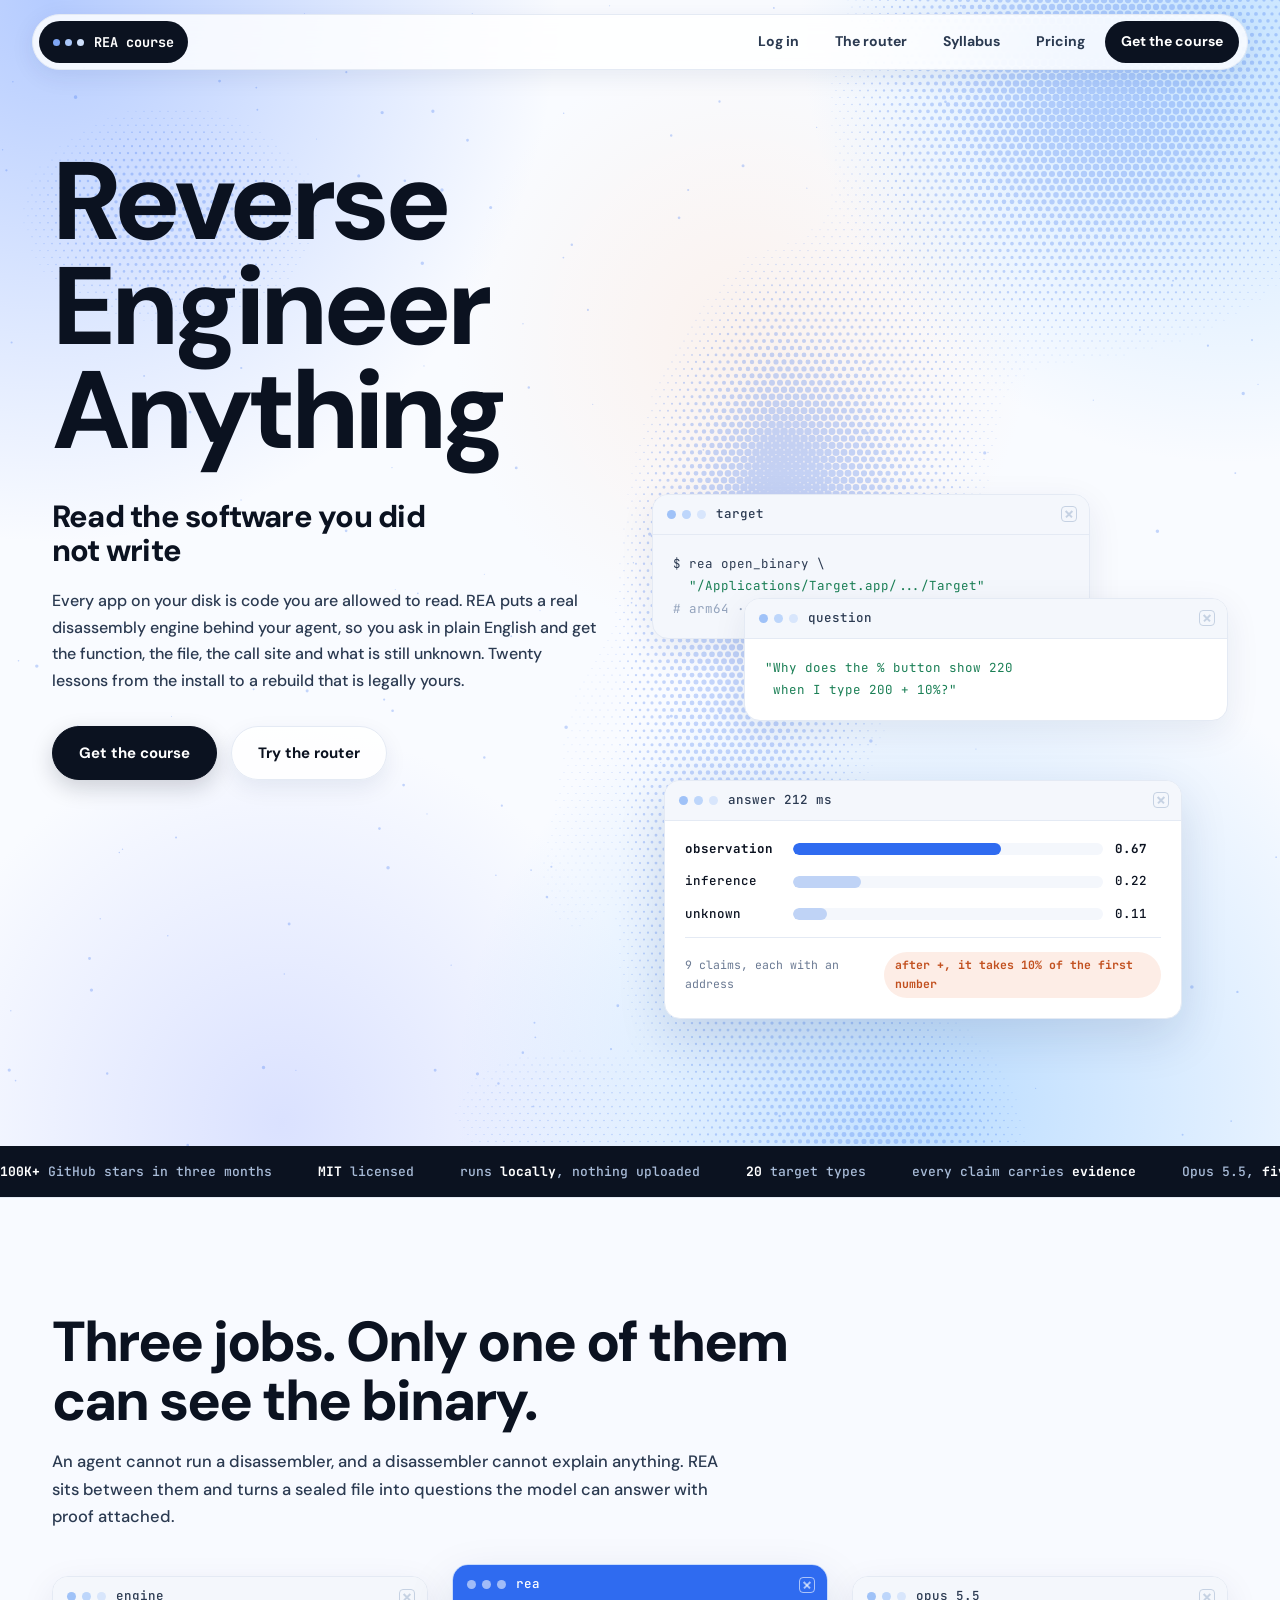
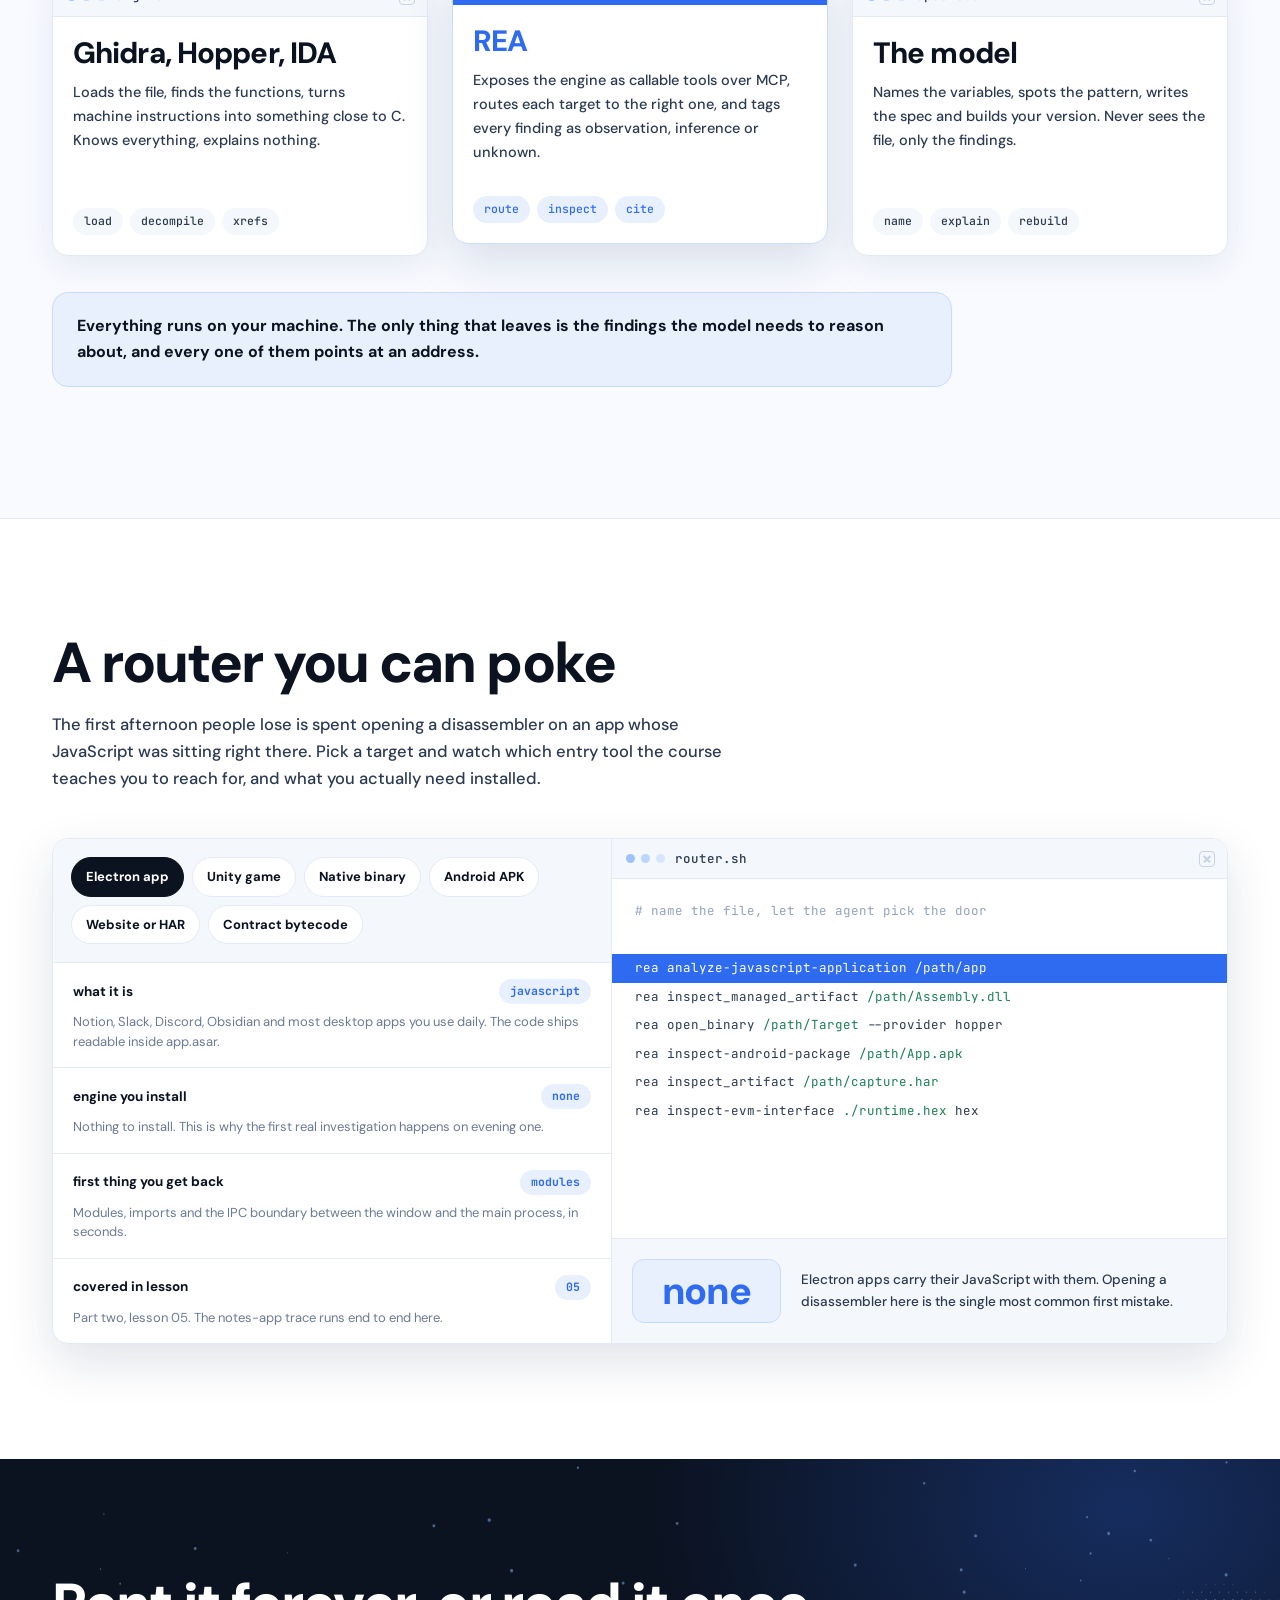
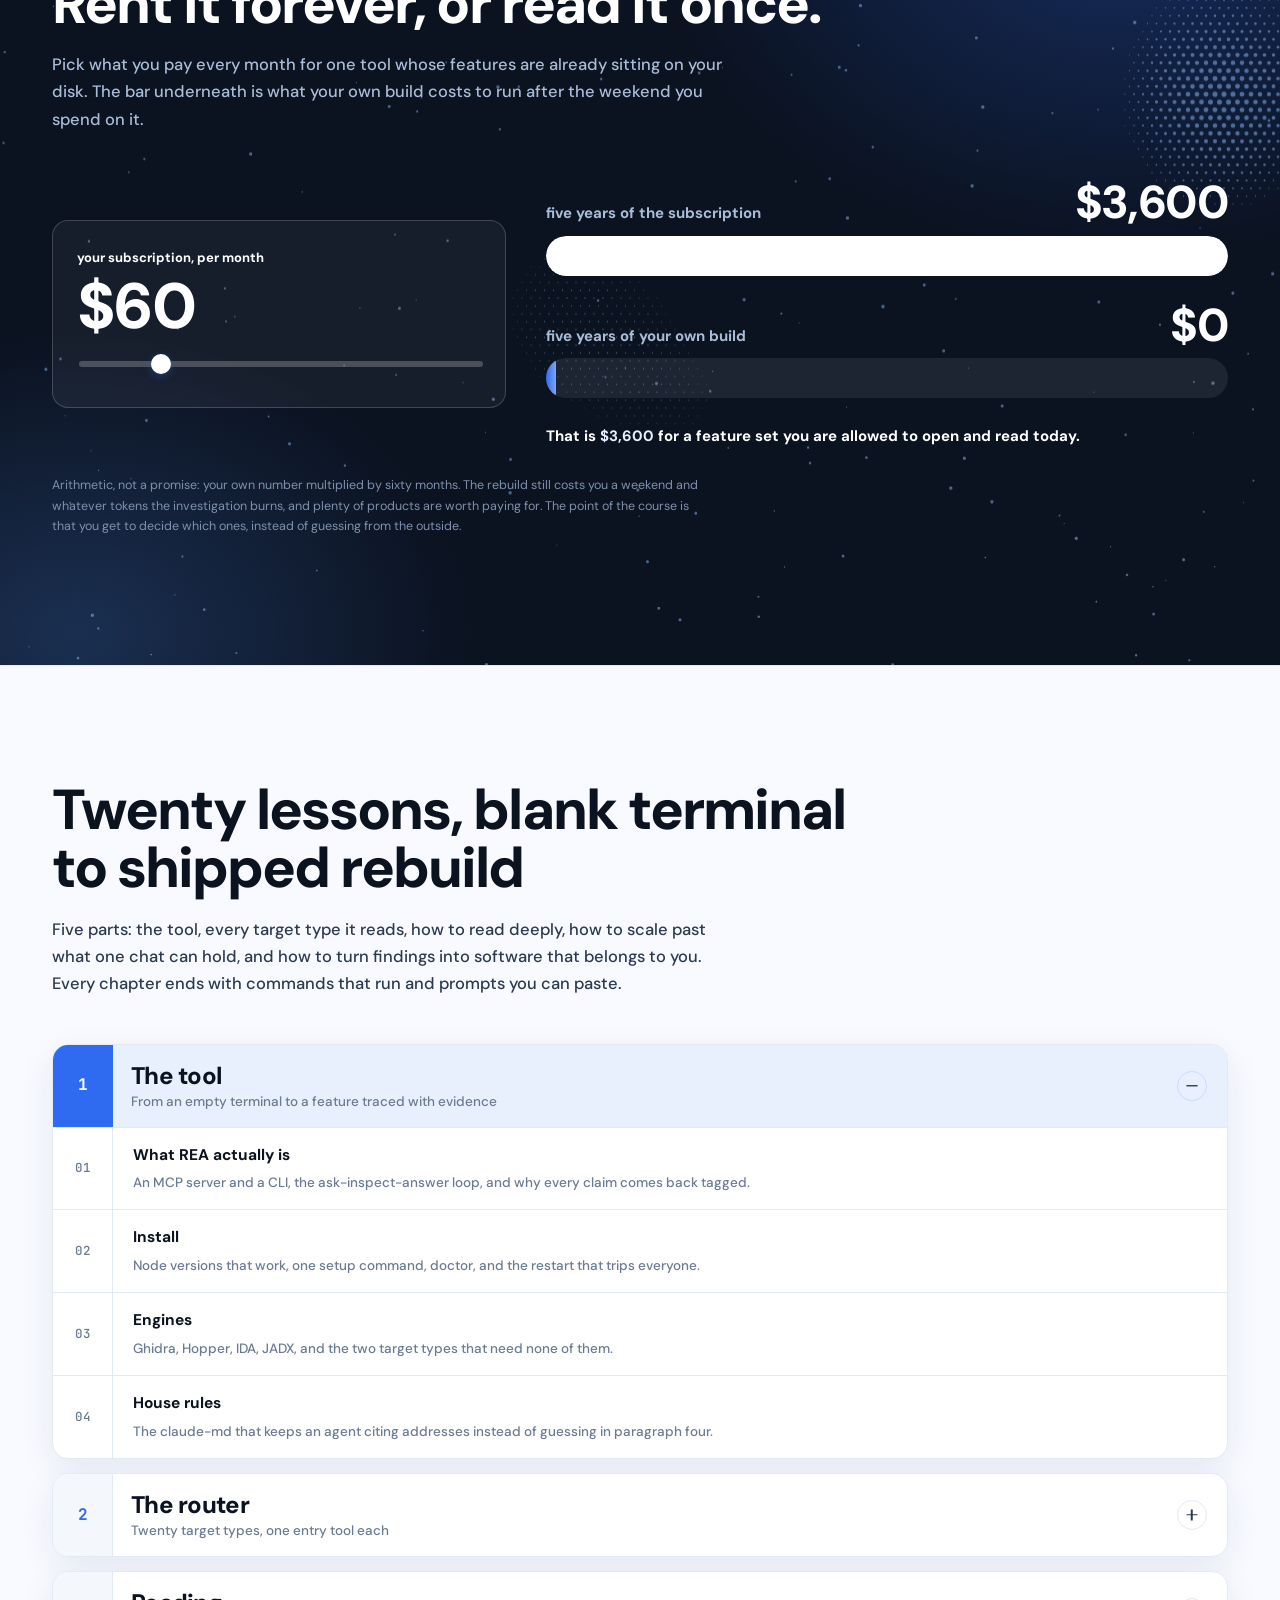
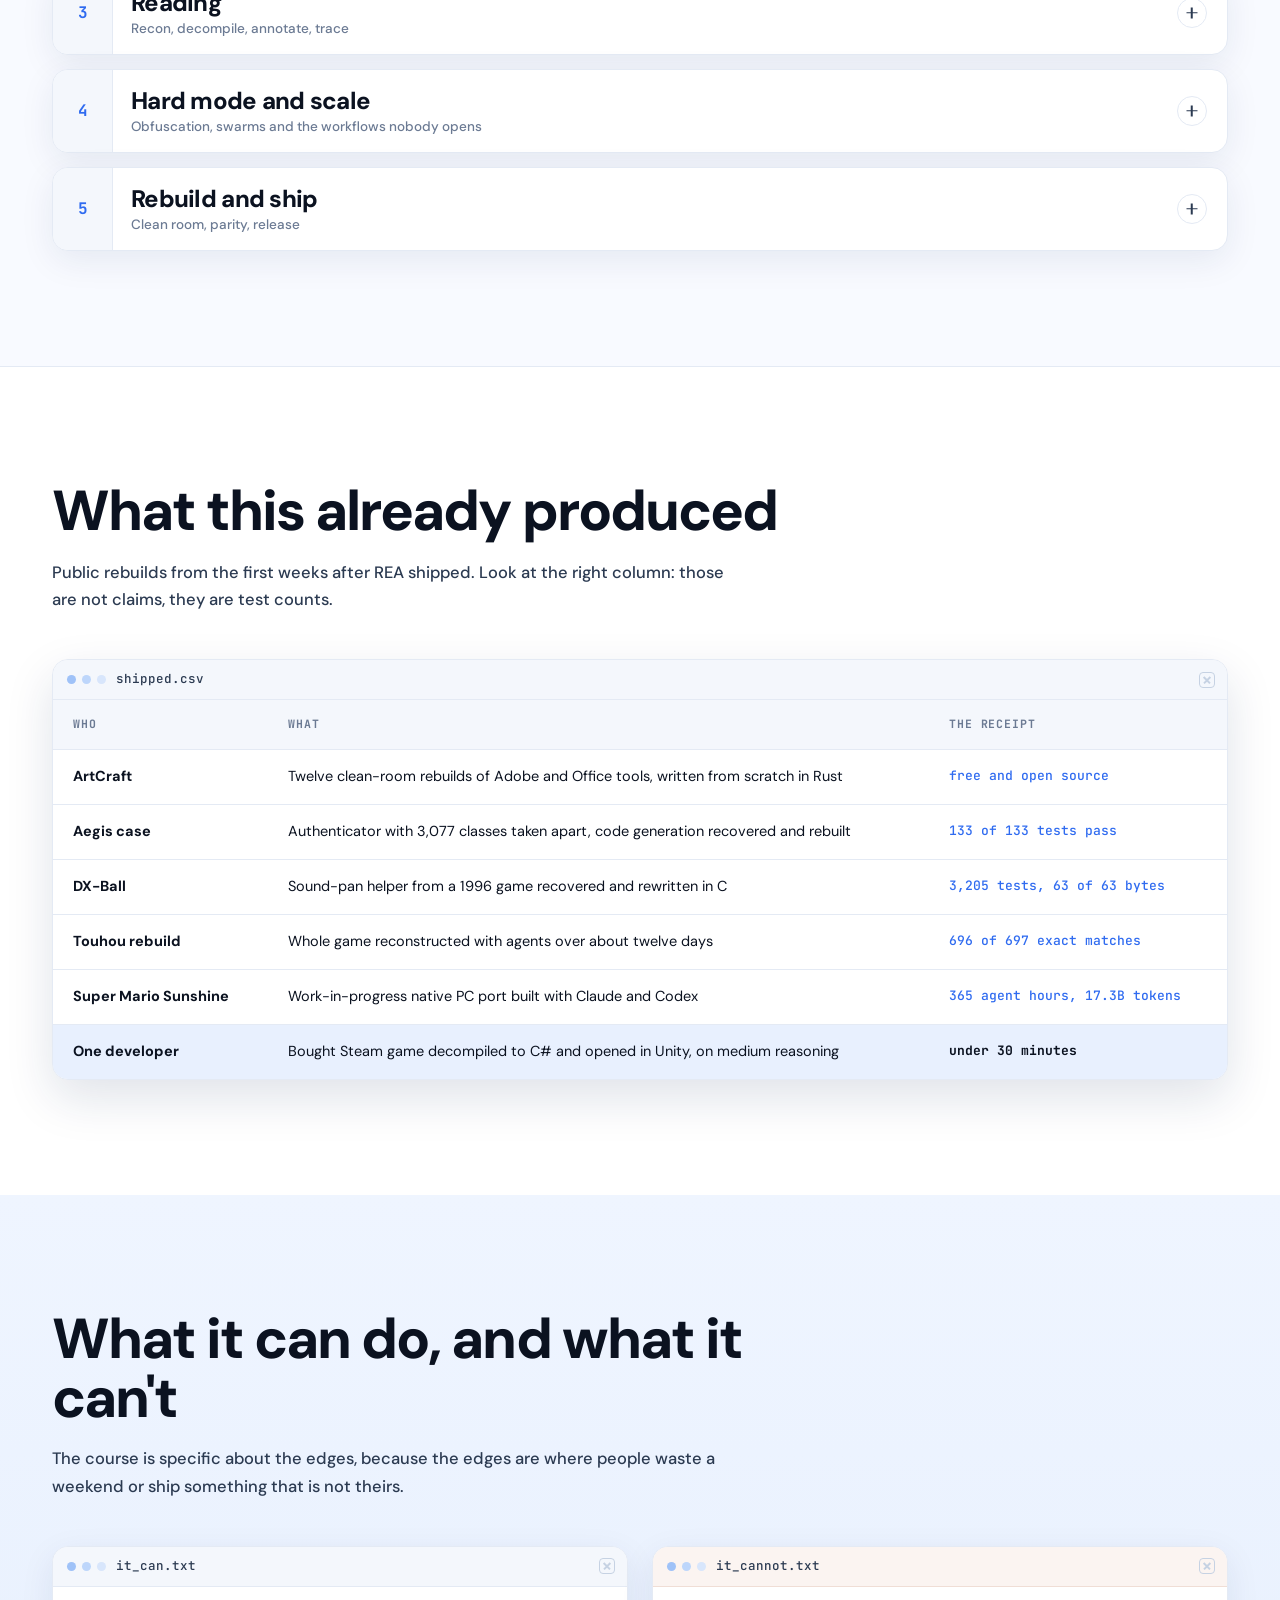
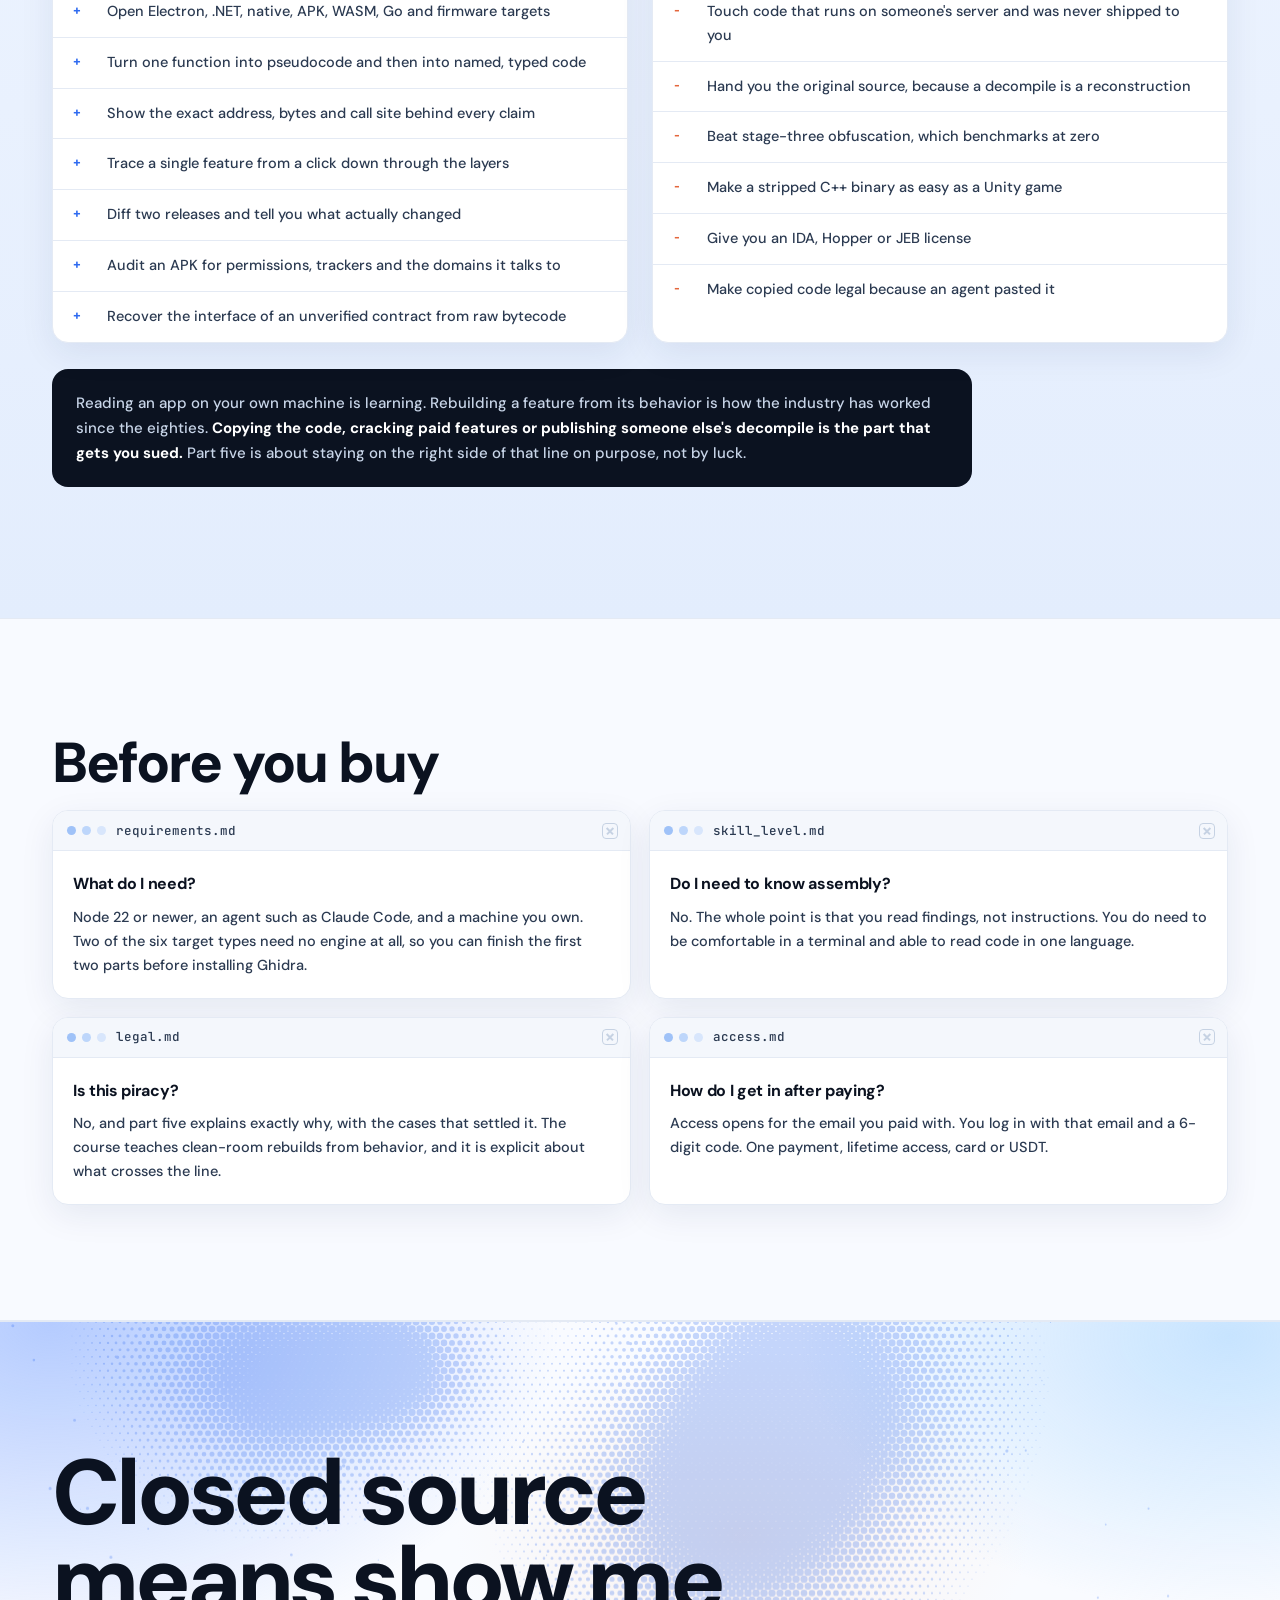
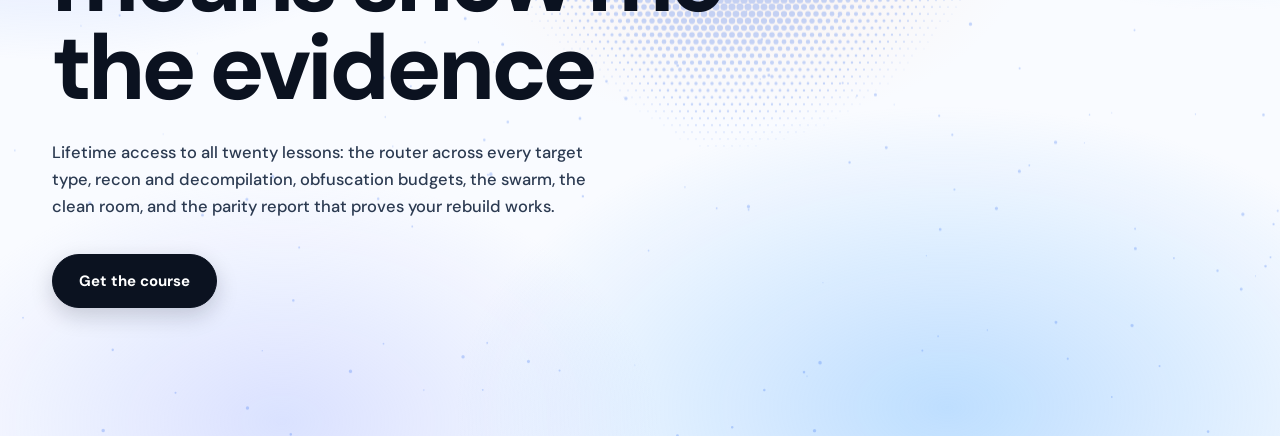
==== public/index.html @ 1f2126a1 "serve only public/" ====
<!doctype html>
<html lang="en">
<head>
<meta charset="utf-8">
<meta name="viewport" content="width=device-width, initial-scale=1, viewport-fit=cover">
<title>REA course - read and rebuild any app you did not write</title>
<meta name="description" content="Twenty lessons on REA and Opus 5.5: route any target, read it down to the binary, and rebuild the feature you envy as code that is legally yours.">
<meta property="og:title" content="REA course">
<meta property="og:description" content="Closed source used to mean you will never know. Now it means show me the evidence.">
<link rel="preload" href="assets/fonts/dm-800.woff2" as="font" type="font/woff2" crossorigin>
<link rel="preload" href="assets/fonts/jbm-400.woff2" as="font" type="font/woff2" crossorigin>
<link rel="stylesheet" href="assets/style.css">
<link rel="icon" href="data:image/svg+xml,<svg xmlns='http://www.w3.org/2000/svg' viewBox='0 0 32 32'><rect width='32' height='32' fill='%23000'/><rect x='5' y='5' width='22' height='22' fill='%238EBDF9'/><rect x='10' y='10' width='5' height='12' fill='%23000'/><rect x='17' y='10' width='5' height='5' fill='%23000'/><rect x='17' y='17' width='5' height='5' fill='%23E4663C'/></svg>">
</head>
<body>

<header class="nav">
  <nav class="win" aria-label="Main">
    <a class="brand" href="index.html"><span class="dots"><i></i><i></i><i></i></span>REA course</a>
    <span class="fill"></span>
    <div class="links"><a class="login" href="course.html">Log in</a>
      <a href="#router">The router</a>
      <a href="#syllabus">Syllabus</a>
      <a href="pricing.html">Pricing</a>
      <a class="cta" href="pricing.html">Get the course</a>
    </div>
  </nav>
</header>

<main>

<section class="hero ht" data-ht data-calm="0,0.3,0.48,0.9" data-follow data-ink="#2F6BF0" data-step="8" data-blobs="6" data-seed="11">
  <div class="wrap grid">
    <h1 class="mega hero-title"><span>Reverse</span><span>Engineer</span><span>Anything</span></h1>
    <div>
      <p class="sub">Read the software you did not write</p>
      <p class="lede">Every app on your disk is code you are allowed to read. REA puts a real disassembly engine behind your agent, so you ask in plain English and get the function, the file, the call site and what is still unknown. Twenty lessons from the install to a rebuild that is legally yours.</p>
      <div class="actions">
        <a class="btn" href="pricing.html">Get the course</a>
        <a class="btn light" href="#router">Try the router</a>
      </div>
    </div>

    <div class="stack" aria-label="Example REA investigation">
      <div class="win grey w1">
        <div class="bar"><span class="dots"><i></i><i></i><i></i></span><span class="t">target</span><span class="x"></span></div>
<pre class="code">$ rea open_binary \
  <span class="s">"/Applications/Target.app/.../Target"</span>
<span class="c"># arm64 · 1,284 functions · local only</span></pre>
      </div>
      <div class="win w2">
        <div class="bar"><span class="dots"><i></i><i></i><i></i></span><span class="t">question</span><span class="x"></span></div>
<pre class="code" id="hq"><span class="s">"Why does the % button show 220
 when I type 200 + 10%?"</span></pre>
      </div>
      <div class="win lift w3">
        <div class="bar"><span class="dots"><i></i><i></i><i></i></span><span class="t" id="hr-title">answer  212 ms</span><span class="x"></span></div>
        <div class="dist" id="hero-dist">
          <div class="row" data-k="observation"><span>observation</span><span class="track"><span class="fillb"></span></span><span class="p">0.00</span></div>
          <div class="row" data-k="inference"><span>inference</span><span class="track"><span class="fillb"></span></span><span class="p">0.00</span></div>
          <div class="row" data-k="unknown"><span>unknown</span><span class="track"><span class="fillb"></span></span><span class="p">0.00</span></div>
          <div class="meta"><span id="hr-conf">9 claims, each with an address</span><span id="hr-read" class="tag">reading</span></div>
        </div>
      </div>
    </div>
  </div>
</section>

<div class="ticker" aria-hidden="true">
  <div class="run">
    <span><b>100K+</b> GitHub stars in three months</span><span><b>MIT</b> licensed</span><span>runs <b>locally</b>, nothing uploaded</span><span><b>20</b> target types</span><span>every claim carries <b>evidence</b></span><span>Opus 5.5, <b>five</b> effort levels</span><span>Electron and .NET need <b>no engine</b></span>
    <span><b>100K+</b> GitHub stars in three months</span><span><b>MIT</b> licensed</span><span>runs <b>locally</b>, nothing uploaded</span><span><b>20</b> target types</span><span>every claim carries <b>evidence</b></span><span>Opus 5.5, <b>five</b> effort levels</span><span>Electron and .NET need <b>no engine</b></span>
  </div>
</div>

<section class="sec dots">
  <div class="wrap">
    <h2 class="h2">Three jobs. Only one of them can see the binary.</h2>
    <p class="intro">An agent cannot run a disassembler, and a disassembler cannot explain anything. REA sits between them and turns a sealed file into questions the model can answer with proof attached.</p>
    <div class="split">
      <div class="win">
        <div class="bar"><span class="dots"><i></i><i></i><i></i></span><span class="t">engine</span><span class="x"></span></div>
        <div class="body"><div class="who">Ghidra, Hopper, IDA</div><p>Loads the file, finds the functions, turns machine instructions into something close to C. Knows everything, explains nothing.</p><ul><li>load</li><li>decompile</li><li>xrefs</li></ul></div>
      </div>
      <div class="win lift mid">
        <div class="bar"><span class="dots"><i></i><i></i><i></i></span><span class="t">rea</span><span class="x"></span></div>
        <div class="body"><div class="who">REA</div><p>Exposes the engine as callable tools over MCP, routes each target to the right one, and tags every finding as observation, inference or unknown.</p><ul><li>route</li><li>inspect</li><li>cite</li></ul></div>
      </div>
      <div class="win">
        <div class="bar"><span class="dots"><i></i><i></i><i></i></span><span class="t">opus 5.5</span><span class="x"></span></div>
        <div class="body"><div class="who">The model</div><p>Names the variables, spots the pattern, writes the spec and builds your version. Never sees the file, only the findings.</p><ul><li>name</li><li>explain</li><li>rebuild</li></ul></div>
      </div>
    </div>
    <p class="rule">Everything runs on your machine. The only thing that leaves is the findings the model needs to reason about, and every one of them points at an address.</p>
  </div>
</section>

<section class="sec" id="router">
  <div class="wrap">
    <h2 class="h2">A router you can poke</h2>
    <p class="intro">The first afternoon people lose is spent opening a disassembler on an app whose JavaScript was sitting right there. Pick a target and watch which entry tool the course teaches you to reach for, and what you actually need installed.</p>

    <div class="gate">
      <div class="controls">
        <div class="presets" role="group" aria-label="Target types">
          <button type="button" data-t="electron" aria-pressed="true">Electron app</button>
          <button type="button" data-t="unity">Unity game</button>
          <button type="button" data-t="native">Native binary</button>
          <button type="button" data-t="apk">Android APK</button>
          <button type="button" data-t="web">Website or HAR</button>
          <button type="button" data-t="evm">Contract bytecode</button>
        </div>
        <div class="sl"><label>what it is <output id="o-what"></output></label><small id="s-what"></small></div>
        <div class="sl"><label>engine you install <output id="o-eng"></output></label><small id="s-eng"></small></div>
        <div class="sl"><label>first thing you get back <output id="o-first"></output></label><small id="s-first"></small></div>
        <div class="sl"><label>covered in lesson <output id="o-les"></output></label><small id="s-les"></small></div>
      </div>
      <div class="out">
        <div class="bar"><span class="dots"><i></i><i></i><i></i></span><span class="t">router.sh</span><span class="x"></span></div>
<pre class="code" id="gcode"><span class="ln"><span class="c"># name the file, let the agent pick the door</span></span><span class="ln"> </span><span class="ln" data-l="electron">rea analyze-javascript-application <span class="s">/path/app</span></span><span class="ln" data-l="unity">rea inspect_managed_artifact <span class="s">/path/Assembly.dll</span></span><span class="ln" data-l="native">rea open_binary <span class="s">/path/Target</span> --provider hopper</span><span class="ln" data-l="apk">rea inspect-android-package <span class="s">/path/App.apk</span></span><span class="ln" data-l="web">rea inspect_artifact <span class="s">/path/capture.har</span></span><span class="ln" data-l="evm">rea inspect-evm-interface <span class="s">./runtime.hex</span> hex</span></pre>
        <div class="verdict" aria-live="polite"><div class="big" id="g-big">none</div><p id="g-why"></p></div>
      </div>
    </div>
  </div>
</section>

<section class="sec black ht" data-ht data-calm="0,0,0.78,1" data-ink="#8EBDF9" data-step="9" data-blobs="3" data-seed="4">
  <div class="wrap">
    <h2 class="h2">Rent it forever, or read it once.</h2>
    <p class="intro">Pick what you pay every month for one tool whose features are already sitting on your disk. The bar underneath is what your own build costs to run after the weekend you spend on it.</p>
    <div class="calc">
      <div class="knob">
        <label for="s-vol" style="font-weight:700;font-size:13px">your subscription, per month</label>
        <div class="num" id="o-vol">$60</div>
        <input type="range" id="s-vol" min="5" max="300" step="5" value="60" aria-describedby="o-vol">
      </div>
      <div class="bars">
        <div><div class="lab"><span>five years of the subscription</span><span class="v" id="c-llm">$3,600</span></div><div class="b"><i id="b-llm" style="width:100%"></i></div></div>
        <div><div class="lab"><span>five years of your own build</span><span class="v" id="c-jev">$0</span></div><div class="b jev"><i id="b-jev" style="width:0.6%"></i></div></div>
        <p style="margin:0;font-weight:700">That is <span id="c-ratio" style="color:var(--pink)">$3,600</span> for a feature set you are allowed to open and read today.</p>
      </div>
    </div>
    <p class="fine">Arithmetic, not a promise: your own number multiplied by sixty months. The rebuild still costs you a weekend and whatever tokens the investigation burns, and plenty of products are worth paying for. The point of the course is that you get to decide which ones, instead of guessing from the outside.</p>
  </div>
</section>

<section class="sec dots" id="syllabus">
  <div class="wrap">
    <h2 class="h2">Twenty lessons, blank terminal to shipped rebuild</h2>
    <p class="intro">Five parts: the tool, every target type it reads, how to read deeply, how to scale past what one chat can hold, and how to turn findings into software that belongs to you. Every chapter ends with commands that run and prompts you can paste.</p>
    <div class="mods" id="mods"></div>
  </div>
</section>

<section class="sec">
  <div class="wrap">
    <h2 class="h2">What this already produced</h2>
    <p class="intro">Public rebuilds from the first weeks after REA shipped. Look at the right column: those are not claims, they are test counts.</p>
    <div class="win lift">
      <div class="bar"><span class="dots"><i></i><i></i><i></i></span><span class="t">shipped.csv</span><span class="x"></span></div>
      <div class="scroll">
        <table class="tbl">
          <thead><tr><th>who</th><th>what</th><th>the receipt</th></tr></thead>
          <tbody>
            <tr><td>ArtCraft</td><td>Twelve clean-room rebuilds of Adobe and Office tools, written from scratch in Rust</td><td class="num">free and open source</td></tr>
            <tr><td>Aegis case</td><td>Authenticator with 3,077 classes taken apart, code generation recovered and rebuilt</td><td class="num">133 of 133 tests pass</td></tr>
            <tr><td>DX-Ball</td><td>Sound-pan helper from a 1996 game recovered and rewritten in C</td><td class="num">3,205 tests, 63 of 63 bytes</td></tr>
            <tr><td>Touhou rebuild</td><td>Whole game reconstructed with agents over about twelve days</td><td class="num">696 of 697 exact matches</td></tr>
            <tr><td>Super Mario Sunshine</td><td>Work-in-progress native PC port built with Claude and Codex</td><td class="num">365 agent hours, 17.3B tokens</td></tr>
            <tr class="star"><td>One developer</td><td>Bought Steam game decompiled to C# and opened in Unity, on medium reasoning</td><td class="num">under 30 minutes</td></tr>
          </tbody>
        </table>
      </div>
    </div>
  </div>
</section>

<section class="sec pink">
  <div class="wrap">
    <h2 class="h2">What it can do, and what it can't</h2>
    <p class="intro">The course is specific about the edges, because the edges are where people waste a weekend or ship something that is not theirs.</p>
    <div class="contract">
      <div class="win can">
        <div class="bar"><span class="dots"><i></i><i></i><i></i></span><span class="t">it_can.txt</span><span class="x"></span></div>
        <ul>
          <li>Open Electron, .NET, native, APK, WASM, Go and firmware targets</li>
          <li>Turn one function into pseudocode and then into named, typed code</li>
          <li>Show the exact address, bytes and call site behind every claim</li>
          <li>Trace a single feature from a click down through the layers</li>
          <li>Diff two releases and tell you what actually changed</li>
          <li>Audit an APK for permissions, trackers and the domains it talks to</li>
          <li>Recover the interface of an unverified contract from raw bytecode</li>
        </ul>
      </div>
      <div class="win cannot">
        <div class="bar"><span class="dots"><i></i><i></i><i></i></span><span class="t">it_cannot.txt</span><span class="x"></span></div>
        <ul>
          <li>Touch code that runs on someone's server and was never shipped to you</li>
          <li>Hand you the original source, because a decompile is a reconstruction</li>
          <li>Beat stage-three obfuscation, which benchmarks at zero</li>
          <li>Make a stripped C++ binary as easy as a Unity game</li>
          <li>Give you an IDA, Hopper or JEB license</li>
          <li>Make copied code legal because an agent pasted it</li>
        </ul>
      </div>
    </div>
    <p class="note">Reading an app on your own machine is learning. Rebuilding a feature from its behavior is how the industry has worked since the eighties. <b>Copying the code, cracking paid features or publishing someone else's decompile is the part that gets you sued.</b> Part five is about staying on the right side of that line on purpose, not by luck.</p>
  </div>
</section>

<section class="sec dots">
  <div class="wrap">
    <h2 class="h2">Before you buy</h2>
    <div class="faq">
      <div class="win"><div class="bar"><span class="dots"><i></i><i></i><i></i></span><span class="t">requirements.md</span><span class="x"></span></div><div class="body"><h3>What do I need?</h3><p>Node 22 or newer, an agent such as Claude Code, and a machine you own. Two of the six target types need no engine at all, so you can finish the first two parts before installing Ghidra.</p></div></div>
      <div class="win"><div class="bar"><span class="dots"><i></i><i></i><i></i></span><span class="t">skill_level.md</span><span class="x"></span></div><div class="body"><h3>Do I need to know assembly?</h3><p>No. The whole point is that you read findings, not instructions. You do need to be comfortable in a terminal and able to read code in one language.</p></div></div>
      <div class="win"><div class="bar"><span class="dots"><i></i><i></i><i></i></span><span class="t">legal.md</span><span class="x"></span></div><div class="body"><h3>Is this piracy?</h3><p>No, and part five explains exactly why, with the cases that settled it. The course teaches clean-room rebuilds from behavior, and it is explicit about what crosses the line.</p></div></div>
      <div class="win"><div class="bar"><span class="dots"><i></i><i></i><i></i></span><span class="t">access.md</span><span class="x"></span></div><div class="body"><h3>How do I get in after paying?</h3><p>Access opens for the email you paid with. You log in with that email and a 6-digit code. One payment, lifetime access, card or USDT.</p></div></div>
    </div>
  </div>
</section>

<section class="final ht" data-ht data-calm="0,0.6,0.42,1" data-follow data-ink="#2F6BF0" data-step="8" data-blobs="5" data-seed="29">
  <div class="wrap">
    <h2 class="mega"><span>Closed source</span><span>means show me</span><span>the evidence</span></h2>
    <p>Lifetime access to all twenty lessons: the router across every target type, recon and decompilation, obfuscation budgets, the swarm, the clean room, and the parity report that proves your rebuild works.</p>
    <a class="btn" href="pricing.html">Get the course</a>
  </div>
</section>

</main>


<script src="assets/config.js"></script>
<script src="assets/site.js"></script>
<script src="assets/syllabus.js"></script>
<script>
(function () {
  var reduce = matchMedia("(prefers-reduced-motion: reduce)").matches;

  /* ----- syllabus ----- */
  var box = document.getElementById("mods");
  REA_SYLLABUS.forEach(function (m, i) {
    var d = document.createElement("details");
    d.className = "mod"; if (i === 0) d.open = true;
    d.innerHTML = '<summary><span class="no">' + (i + 1) + '</span><span class="nm">' + m.title + '<small>' + m.sub + '</small></span><span class="tg" aria-hidden="true"></span></summary><ol>' +
      m.lessons.map(function (l) { return '<li><span>' + l.n + '</span><div><b>' + l.t + '</b><p>' + l.d + '</p></div></li>'; }).join("") + "</ol>";
    box.appendChild(d);
  });

  /* ----- evidence widget ----- */
  function paint(el, p) {
    var best = Object.keys(p).reduce(function (a, b) { return p[a] >= p[b] ? a : b; });
    el.querySelectorAll(".row").forEach(function (r) {
      var k = r.dataset.k;
      r.querySelector(".fillb").style.width = (p[k] * 100).toFixed(1) + "%";
      r.querySelector(".p").textContent = p[k].toFixed(2);
      r.classList.toggle("win-row", k === best);
    });
    return best;
  }

  var heroCases = [
    { q: '"Why does the % button show 220\n when I type 200 + 10%?"',
      p: { observation: 0.67, inference: 0.22, unknown: 0.11 }, n: "9 claims, each with an address", ms: 212, read: "after +, it takes 10% of the first number" },
    { q: '"Where does Export notes write\n the file, and what is in it?"',
      p: { observation: 0.80, inference: 0.13, unknown: 0.07 }, n: "renderer, bridge and handler traced", ms: 88, read: "notes.csv in Downloads, id and title" },
    { q: '"List every tracking SDK and\n domain this APK talks to."',
      p: { observation: 0.58, inference: 0.28, unknown: 0.14 }, n: "class and method on every finding", ms: 143, read: "3 analytics SDKs, 11 domains" }
  ];
  var hd = document.getElementById("hero-dist"), hq = document.getElementById("hq"), hi = 0;
  function hero() {
    var c = heroCases[hi % heroCases.length];
    paint(hd, c.p);
    hq.innerHTML = '<span class="s">' + c.q + '</span>';
    document.getElementById("hr-conf").textContent = c.n;
    document.getElementById("hr-read").textContent = c.read;
    document.getElementById("hr-read").className = "tag" + (hi % 3 === 0 ? " hot" : "");
    document.getElementById("hr-title").textContent = "answer  " + c.ms + " ms";
    hi++;
  }
  setTimeout(hero, 350);
  if (!reduce) setInterval(hero, 4600);

  /* ----- target router ----- */
  var T = {
    electron: { what: "javascript", whatS: "Notion, Slack, Discord, Obsidian and most desktop apps you use daily. The code ships readable inside app.asar.",
      eng: "none", engS: "Nothing to install. This is why the first real investigation happens on evening one.",
      first: "modules", firstS: "Modules, imports and the IPC boundary between the window and the main process, in seconds.",
      les: "05", lesS: "Part two, lesson 05. The notes-app trace runs end to end here.",
      big: "none", why: "Electron apps carry their JavaScript with them. Opening a disassembler here is the single most common first mistake." },
    unity: { what: ".net", whatS: "Most Unity games ship their game logic as managed .NET assemblies rather than compiled native code.",
      eng: "none", engS: "No engine, no license, no setup beyond REA itself.",
      first: "c# source", firstS: "Readable classes and methods, close enough to the original to open in an editor.",
      les: "06", lesS: "Part two, lesson 06, including what to do when a game ships IL2CPP instead.",
      big: "none", why: "This is the path behind the bought Steam game that was decompiled and running in Unity in under half an hour." },
    native: { what: "mach-o / elf / pe", whatS: "Desktop apps, old games, drivers and anything compiled down to machine code.",
      eng: "ghidra", engS: "Ghidra 12.1.x with JDK 21, or Hopper on macOS, or IDA if you already own it.",
      first: "function map", firstS: "Architecture, function count, segments, strings and the cross-reference ranking that tells you where to start.",
      les: "07", lesS: "Part two, lesson 07, then the whole of part three reads one of these properly.",
      big: "ghidra", why: "The deepest path and the slowest. Worth it when the logic you want was compiled away, and the course sorts by cross-references so you never read in file order." },
    apk: { what: "android package", whatS: "Your broker, your exchange, that free signals app from a Telegram channel.",
      eng: "jadx", engS: "A full JDK 17 or newer plus jadx-headless-mcp.",
      first: "permissions", firstS: "Every permission, every analytics SDK and every domain the app talks to, with the class and method behind each one.",
      les: "08", lesS: "Part two, lesson 08. The audit prompt is in the lesson, ready to paste.",
      big: "jadx", why: "The most immediately useful thing in the course for anyone who installs finance apps. You find out what the thing on your phone actually does." },
    web: { what: "page or capture", whatS: "Page structure, scripts and the network requests behind a feature, live or from a saved HAR file.",
      eng: "chrome", engS: "Any Chrome-family browser. Nothing else.",
      first: "request map", firstS: "Which script fires which request, with payloads, so you can separate server work from client work.",
      les: "08", lesS: "Part two, lesson 08, next to the APK and bytecode paths.",
      big: "chrome", why: "This is also where the limit lives: whatever runs on their server was never shipped to you, and no tool changes that." },
    evm: { what: "contract bytecode", whatS: "Unverified contracts with no published source, which is most of them.",
      eng: "linux x64", engS: "Runs on Linux x64 for now, and needs no commercial engine.",
      first: "function list", firstS: "Recovered function selectors with the state-changing ones flagged: mint, blacklist, pause, fee change, owner-only transfer.",
      les: "08", lesS: "Part two, lesson 08, including how to read a flag as check deeper rather than proof.",
      big: "linux", why: "Names recovered from bytecode are educated guesses, so the lesson is as much about calibration as about the command." }
  };
  var lines = {}; document.querySelectorAll("#gcode .ln[data-l]").forEach(function (l) { lines[l.dataset.l] = l; });
  function setT(k) {
    var t = T[k];
    document.getElementById("o-what").textContent = t.what;
    document.getElementById("s-what").textContent = t.whatS;
    document.getElementById("o-eng").textContent = t.eng;
    document.getElementById("s-eng").textContent = t.engS;
    document.getElementById("o-first").textContent = t.first;
    document.getElementById("s-first").textContent = t.firstS;
    document.getElementById("o-les").textContent = t.les;
    document.getElementById("s-les").textContent = t.lesS;
    Object.keys(lines).forEach(function (n) { lines[n].className = "ln"; });
    lines[k].classList.add("hit");
    var big = document.getElementById("g-big");
    big.textContent = t.big;
    big.className = "big " + (t.eng === "none" ? "ship" : "escalate");
    document.getElementById("g-why").textContent = t.why;
  }
  document.querySelectorAll("[data-t]").forEach(function (b) {
    b.addEventListener("click", function () {
      document.querySelectorAll("[data-t]").forEach(function (x) { x.setAttribute("aria-pressed", String(x === b)); });
      setT(b.dataset.t);
    });
  });
  setT("electron");

  /* ----- subscription arithmetic ----- */
  var vol = document.getElementById("s-vol");
  function money(v) { return "$" + Math.round(v).toLocaleString("en-US"); }
  function calc() {
    var m = +vol.value, five = m * 60;
    document.getElementById("o-vol").textContent = money(m);
    document.getElementById("c-llm").textContent = money(five);
    document.getElementById("c-ratio").textContent = money(five);
  }
  vol.addEventListener("input", calc); calc();
})();
</script>
</body>
</html>
---- public/assets/style.css ----
@font-face{font-family:"DM";src:url(fonts/dm-400.woff2) format("woff2");font-weight:400;font-display:swap}
@font-face{font-family:"DM";src:url(fonts/dm-500.woff2) format("woff2");font-weight:500;font-display:swap}
@font-face{font-family:"DM";src:url(fonts/dm-700.woff2) format("woff2");font-weight:700;font-display:swap}
@font-face{font-family:"DM";src:url(fonts/dm-800.woff2) format("woff2");font-weight:800;font-display:swap}
@font-face{font-family:"JBM";src:url(fonts/jbm-400.woff2) format("woff2");font-weight:400;font-display:swap}
@font-face{font-family:"JBM";src:url(fonts/jbm-500.woff2) format("woff2");font-weight:500;font-display:swap}
@font-face{font-family:"JBM";src:url(fonts/jbm-700.woff2) format("woff2");font-weight:700;font-display:swap}
@font-face{font-family:"JBM";src:url(fonts/jbm-800.woff2) format("woff2");font-weight:800;font-display:swap}

:root{
  --blue:#2F6BF0;
  --blue-soft:#E8F0FE;
  --blue-line:#C9DCFB;
  --pink:#E8F0FE;          /* soft section tint, kept name for markup compatibility */
  --pink-2:#DCE9FD;
  --hot:#E4663C;           /* coral accent */
  --hot-soft:#FDEDE6;
  --ink:#0B1220;
  --ink-2:#2B3A51;
  --paper:#fff;
  --panel:#F4F7FC;
  --line:#E4EAF4;
  --mute:#6B7A93;
  --display:"DM","DM Sans",system-ui,sans-serif;
  --mono:"JBM","JetBrains Mono",ui-monospace,Menlo,Consolas,monospace;
  --wrap:1240px;
  --gut:clamp(16px,3vw,32px);
  --r:16px;
  --sh:0 10px 34px rgba(16,40,86,.08);
  --sh-lift:0 18px 48px rgba(16,40,86,.13);
}

*{box-sizing:border-box}
html{-webkit-text-size-adjust:100%;scroll-behavior:smooth}
body{margin:0;background:var(--paper);color:var(--ink);font:400 15px/1.65 var(--display);overflow-x:hidden}
img,svg,canvas{display:block;max-width:100%}
a{color:inherit}
button,input,select{font:inherit;color:inherit}
::selection{background:var(--blue);color:#fff}
:focus-visible{outline:3px solid var(--blue);outline-offset:3px}
.wrap{max-width:var(--wrap);margin:0 auto;padding:0 var(--gut)}
.sr{position:absolute;width:1px;height:1px;overflow:hidden;clip:rect(0 0 0 0)}

/* soft mesh background used by hero / flow pages */
.mesh{background-color:#f9fbff;background-image:
  radial-gradient(62% 74% at 4% 0%,rgba(118,160,255,.52),transparent 64%),
  radial-gradient(54% 62% at 96% 2%,rgba(150,205,255,.50),transparent 62%),
  radial-gradient(60% 66% at 74% 96%,rgba(120,188,255,.46),transparent 64%),
  radial-gradient(46% 54% at 22% 98%,rgba(176,190,255,.42),transparent 64%),
  radial-gradient(34% 40% at 58% 30%,rgba(255,214,186,.26),transparent 66%)}

/* ---------- window chrome: the one component everything is built from ---------- */
.win{background:var(--paper);border:1px solid var(--line);border-radius:var(--r);position:relative;box-shadow:var(--sh);overflow:hidden}
.win.lift{box-shadow:var(--sh-lift)}
.win.grey{background:var(--panel)}
.bar{display:flex;align-items:center;gap:10px;background:var(--panel);color:var(--ink-2);height:40px;padding:0 12px 0 14px;font-family:var(--mono);font-size:12.5px;font-weight:500;white-space:nowrap;overflow:hidden;border-bottom:1px solid var(--line)}
.bar .dots{display:flex;gap:6px;flex:none}
.bar .dots i{width:9px;height:9px;border-radius:50%;background:#D5DEEC;display:block}
.bar .dots i:first-child{background:#9FC2F8}
.bar .dots i:nth-child(2){background:#BDD6FB}
.bar .dots i:nth-child(3){background:#D8E6FC}
.bar .t{flex:1;overflow:hidden;text-overflow:ellipsis}
.bar .x{width:16px;height:16px;border-radius:4px;border:1.5px solid #C6D2E3;flex:none;position:relative}
.bar .x:before,.bar .x:after{content:"";position:absolute;left:50%;top:50%;width:9px;height:1.5px;background:#C6D2E3;transform:translate(-50%,-50%) rotate(45deg)}
.bar .x:after{transform:translate(-50%,-50%) rotate(-45deg)}
.win .body{padding:20px}

/* ---------- nav ---------- */
.nav{position:sticky;top:0;z-index:50;padding:14px var(--gut);pointer-events:none}
.nav .win{max-width:var(--wrap);margin:0 auto;pointer-events:auto;display:flex;align-items:center;height:56px;border-radius:999px;padding:0 8px 0 6px;background:rgba(255,255,255,.82);backdrop-filter:blur(14px);box-shadow:0 6px 24px rgba(16,40,86,.08);overflow:visible}
.nav .brand{display:flex;align-items:center;gap:10px;padding:0 14px;height:42px;border-radius:999px;background:var(--ink);color:#fff;text-decoration:none;font-weight:700;font-size:13.5px;font-family:var(--mono);flex:none}
.nav .brand .dots{display:flex;gap:5px}
.nav .brand .dots i{width:7px;height:7px;border-radius:50%;background:#7FA6F5}
.nav .brand .dots i:nth-child(2){background:#A9C6F8}
.nav .brand .dots i:nth-child(3){background:#CFE0FB}
.nav .fill{flex:1}
.nav .links{display:flex;align-items:center;gap:4px}
.nav .links a{display:flex;align-items:center;height:42px;padding:0 16px;border-radius:999px;text-decoration:none;font-size:14px;font-weight:600;color:var(--ink-2)}
.nav .links a:hover{background:var(--blue-soft);color:var(--ink)}
.nav .links a.cta{background:var(--ink);color:#fff;font-weight:700}
.nav .links a.cta:hover{background:var(--blue);color:#fff}
@media (max-width:860px){.nav .links a:not(.cta):not(.login){display:none}.nav .brand span:not(.dots){display:none}}

/* ---------- buttons ---------- */
.btn{display:inline-flex;align-items:center;gap:12px;height:54px;padding:0 26px;border:1px solid var(--ink);border-radius:999px;background:var(--ink);color:#fff;font-weight:700;font-size:15px;text-decoration:none;cursor:pointer;box-shadow:0 8px 22px rgba(11,18,32,.18);transition:transform .14s,box-shadow .14s,background .14s}
.btn:hover{background:var(--blue);border-color:var(--blue);transform:translateY(-2px);box-shadow:0 14px 30px rgba(47,107,240,.28)}
.btn:active{transform:translateY(0)}
.btn.light{background:rgba(255,255,255,.9);color:var(--ink);border-color:var(--line);box-shadow:0 8px 22px rgba(16,40,86,.08)}
.btn.light:hover{background:#fff;border-color:var(--blue);color:var(--blue)}
.btn .k{font-family:var(--mono);font-size:12px;font-weight:500;border:1px solid currentColor;border-radius:6px;padding:1px 6px;opacity:.75}
.btn[aria-disabled="true"]{opacity:.45;pointer-events:none}

/* ---------- halftone canvas host ---------- */
.ht{position:relative;isolation:isolate}
.ht>canvas.htc{position:absolute;inset:0;width:100%;height:100%;z-index:-1;pointer-events:none;opacity:.26}
.sec.black>canvas.htc{opacity:.5}

/* ---------- hero ---------- */
.hero{background-color:#f9fbff;background-image:
  radial-gradient(62% 74% at 4% 0%,rgba(118,160,255,.52),transparent 64%),
  radial-gradient(54% 62% at 96% 2%,rgba(150,205,255,.50),transparent 62%),
  radial-gradient(60% 66% at 74% 96%,rgba(120,188,255,.46),transparent 64%),
  radial-gradient(46% 54% at 22% 98%,rgba(176,190,255,.42),transparent 64%),
  radial-gradient(34% 40% at 58% 30%,rgba(255,214,186,.26),transparent 66%);
  margin-top:-84px;padding:150px 0 92px;overflow:hidden}
.hero .grid{display:grid;grid-template-columns:minmax(0,1fr) minmax(0,1.05fr);column-gap:52px;row-gap:30px;align-items:start}
.mega{font-family:var(--display);font-weight:800;font-size:clamp(56px,8.4vw,124px);line-height:.95;letter-spacing:-.045em;margin:0}
.mega span{display:block}
.hero-title{grid-column:1/-1;font-size:clamp(42px,8.6vw,122px)}
.hero .grid>*{min-width:0}
.hero .sub{font-family:var(--display);font-weight:800;font-size:clamp(21px,2.4vw,32px);line-height:1.12;letter-spacing:-.025em;margin:6px 0 0;max-width:18ch}
.hero .lede{max-width:52ch;margin:20px 0 32px;font-size:16px;font-weight:500;color:var(--ink-2)}
.hero .actions{display:flex;flex-wrap:wrap;gap:14px}
.stack{position:relative;min-height:560px}
.stack .win{position:absolute}
.stack .w1{top:0;left:0;width:76%;z-index:1}
.stack .w2{top:104px;left:16%;width:84%;z-index:2}
.stack .w3{top:286px;left:2%;width:90%;z-index:3}
.code{margin:0;padding:18px 20px;font-family:var(--mono);font-size:12.5px;line-height:1.8;white-space:pre;overflow:hidden;color:var(--ink-2)}
.code .c{color:#93A3BC}.code .s{color:#1A7F55}.code .k{color:var(--blue);font-weight:700}.code .n{color:var(--hot);font-weight:700}
.dist{padding:18px 20px 20px;display:grid;gap:12px}
.dist .row{display:grid;grid-template-columns:96px 1fr 46px;align-items:center;gap:12px;font-family:var(--mono);font-size:12.5px;font-weight:500}
.dist .track{height:12px;border-radius:999px;background:var(--panel);position:relative;overflow:hidden}
.dist .fillb{position:absolute;inset:0 auto 0 0;background:#BFD3F6;width:0;border-radius:999px;transition:width .9s cubic-bezier(.2,.8,.2,1)}
.dist .row.win-row .fillb{background:var(--blue)}
.dist .row.win-row{color:var(--ink);font-weight:700}
.dist .meta{display:flex;justify-content:space-between;align-items:center;gap:12px;border-top:1px solid var(--line);padding-top:14px;font-family:var(--mono);font-size:11.5px;color:var(--mute)}
.tag{display:inline-block;background:var(--blue-soft);color:var(--blue);border-radius:999px;padding:4px 11px;font-family:var(--mono);font-size:11.5px;font-weight:700}
.tag.hot{background:var(--hot-soft);color:#C2501F}
@media (max-width:980px){.hero .grid{grid-template-columns:minmax(0,1fr)}.stack{min-height:540px}}
@media (max-width:560px){.stack{min-height:620px}.stack .w1{width:100%}.stack .w2{left:5%;width:95%;top:130px}.stack .w3{left:0;width:100%;top:340px}}

/* ---------- ticker ---------- */
.ticker{background:var(--ink);color:#fff;overflow:hidden;white-space:nowrap}
.ticker .run{display:inline-flex;gap:46px;padding:15px 0;animation:tick 46s linear infinite;font-family:var(--mono);font-weight:500;font-size:13px;color:#A9BCD8}
.ticker .run b{color:#fff;font-weight:700}
@keyframes tick{to{transform:translateX(-50%)}}

/* ---------- sections ---------- */
.sec{padding:clamp(74px,9vw,126px) 0}
.sec.dots{background:#F8FAFF;border-top:1px solid var(--line);border-bottom:1px solid var(--line)}
.sec.black{background:#0B1220;color:#fff;background-image:
  radial-gradient(60% 70% at 88% 6%,rgba(47,107,240,.30),transparent 62%),
  radial-gradient(50% 60% at 6% 96%,rgba(80,150,255,.22),transparent 62%)}
.sec.pink{background:linear-gradient(180deg,#EFF5FF,#E3EDFD)}
.h2{font-family:var(--display);font-weight:800;font-size:clamp(32px,4.4vw,58px);line-height:1.04;letter-spacing:-.035em;margin:0 0 18px;max-width:20ch}
.intro{max-width:62ch;font-size:16.5px;margin:0 0 46px;color:var(--ink-2);font-weight:500}
.sec.black .intro{color:#A9BCD8}

/* split */
.split{display:grid;grid-template-columns:repeat(3,1fr);gap:24px;align-items:start}
.split .win .body{min-height:238px;display:flex;flex-direction:column;gap:12px}
.split .who{font-family:var(--display);font-weight:800;font-size:clamp(22px,2.3vw,30px);line-height:1.1;letter-spacing:-.03em}
.split .win p{margin:0;color:var(--ink-2);font-size:14.5px;font-weight:500}
.split .mid{box-shadow:var(--sh-lift);transform:translateY(-12px);border-color:var(--blue-line)}
.split .mid .bar{background:var(--blue);color:#fff;border-bottom-color:var(--blue)}
.split .mid .bar .dots i{background:rgba(255,255,255,.55)}
.split .mid .bar .x{border-color:rgba(255,255,255,.6)}
.split .mid .bar .x:before,.split .mid .bar .x:after{background:rgba(255,255,255,.6)}
.split .mid .who{color:var(--blue)}
.split ul{margin:auto 0 0;padding:0;list-style:none;display:flex;flex-wrap:wrap;gap:7px}
.split li{border-radius:999px;background:var(--panel);padding:4px 11px;font-family:var(--mono);font-size:11.5px;font-weight:500;color:var(--ink-2)}
.split .mid li{background:var(--blue-soft);color:var(--blue)}
.rule{margin-top:36px;border-radius:var(--r);background:var(--blue-soft);border:1px solid var(--blue-line);padding:20px 24px;font-weight:600;font-size:16px;max-width:900px;color:var(--ink)}
@media (max-width:900px){.split{grid-template-columns:1fr}.split .mid{transform:none}}

/* router / gate simulator */
.gate{display:grid;grid-template-columns:minmax(0,1fr) minmax(0,1.1fr);border:1px solid var(--line);border-radius:var(--r);background:var(--paper);box-shadow:var(--sh-lift);overflow:hidden}
.gate>div{min-width:0}
.gate .controls{border-right:1px solid var(--line);display:flex;flex-direction:column}
.presets{display:flex;flex-wrap:wrap;gap:8px;padding:18px;border-bottom:1px solid var(--line);background:var(--panel)}
.presets button{border:1px solid var(--line);border-radius:999px;background:var(--paper);padding:8px 14px;font-size:13px;font-weight:600;cursor:pointer;transition:all .14s}
.presets button:hover{border-color:var(--blue-line);color:var(--blue)}
.presets button[aria-pressed="true"]{background:var(--ink);color:#fff;border-color:var(--ink)}
.sl{padding:16px 20px;border-bottom:1px solid var(--line)}
.sl:last-child{border-bottom:0}
.sl label{display:flex;justify-content:space-between;align-items:center;gap:12px;font-size:13.5px;font-weight:700;margin-bottom:8px}
.sl output{background:var(--blue-soft);color:var(--blue);border-radius:999px;padding:3px 11px;font-family:var(--mono);font-size:11.5px;font-weight:700}
.sl small{display:block;color:var(--mute);font-size:13px;line-height:1.5}
input[type=range]{-webkit-appearance:none;appearance:none;width:100%;height:22px;background:transparent;cursor:pointer}
input[type=range]::-webkit-slider-runnable-track{height:6px;border-radius:999px;background:var(--line)}
input[type=range]::-moz-range-track{height:6px;border-radius:999px;background:var(--line)}
input[type=range]::-webkit-slider-thumb{-webkit-appearance:none;width:20px;height:20px;border-radius:50%;background:var(--paper);border:2px solid var(--blue);box-shadow:0 2px 8px rgba(47,107,240,.35);margin-top:-7px}
input[type=range]::-moz-range-thumb{width:18px;height:18px;border-radius:50%;background:var(--paper);border:2px solid var(--blue)}
.gate .out{display:flex;flex-direction:column;background:var(--paper)}
.gate .code{font-size:12.5px;flex:1;padding:18px 0}
.gate .code .ln{display:block;padding:3px 20px;transition:background .15s;border-left:3px solid transparent}
.gate .code .ln.on{background:var(--blue-soft);border-left-color:var(--blue-line)}
.gate .code .ln.hit{background:var(--blue);color:#fff;border-left-color:var(--blue)}
.gate .code .ln.hit .c,.gate .code .ln.hit .s,.gate .code .ln.hit .n,.gate .code .ln.hit .k{color:#fff}
.verdict{border-top:1px solid var(--line);display:grid;grid-template-columns:auto 1fr;align-items:center;gap:20px;padding:20px;background:var(--panel)}
.verdict .big{font-family:var(--display);font-weight:800;font-size:clamp(24px,3vw,38px);line-height:1;letter-spacing:-.03em;padding:12px 18px;border-radius:12px;min-width:5.5ch;text-align:center;background:var(--paper);border:1px solid var(--line)}
.verdict .big.ship{background:#E8F0FE;color:var(--blue);border-color:var(--blue-line)}
.verdict .big.escalate{background:var(--blue);color:#fff;border-color:var(--blue)}
.verdict p{margin:0;font-size:13.5px;font-weight:500;color:var(--ink-2)}
.gate .dist{border-top:1px solid var(--line);background:var(--panel)}
@media (max-width:900px){.gate{grid-template-columns:1fr}.gate .controls{border-right:0;border-bottom:1px solid var(--line)}.gate .code{overflow-x:auto}}

/* arithmetic */
.calc{display:grid;grid-template-columns:minmax(0,.8fr) minmax(0,1.2fr);gap:40px;align-items:center}
.calc .knob{border:1px solid rgba(255,255,255,.18);border-radius:var(--r);padding:24px;background:rgba(255,255,255,.05)}
.calc .knob .num{font-family:var(--display);font-weight:800;letter-spacing:-.04em;font-size:clamp(42px,5vw,66px);line-height:1;margin:6px 0 12px}
.calc .knob input[type=range]::-webkit-slider-runnable-track{background:rgba(255,255,255,.22)}
.calc .knob input[type=range]::-webkit-slider-thumb{background:#fff;border-color:#fff}
.bars{display:grid;gap:26px}
.bars .lab{display:flex;justify-content:space-between;align-items:baseline;gap:16px;margin-bottom:10px;font-weight:600;color:#A9BCD8}
.bars .lab .v{font-family:var(--display);font-weight:800;letter-spacing:-.035em;font-size:clamp(28px,3.6vw,48px);line-height:1;color:#fff}
.bars .b{height:40px;border-radius:999px;background:rgba(255,255,255,.08);position:relative;overflow:hidden}
.bars .b i{position:absolute;inset:0 auto 0 0;background:#fff;border-radius:999px;transition:width .5s cubic-bezier(.2,.8,.2,1);min-width:10px}
.bars .b.jev i{background:linear-gradient(90deg,var(--blue),#7FA6F5)}
.fine{font-size:12.5px;color:#7E90AC;margin-top:26px;max-width:72ch}
@media (max-width:900px){.calc{grid-template-columns:1fr}}

/* syllabus */
.mods{display:grid;gap:14px}
.mod{border:1px solid var(--line);border-radius:var(--r);background:var(--paper);box-shadow:var(--sh);overflow:hidden}
.mod summary{list-style:none;cursor:pointer;display:grid;grid-template-columns:60px 1fr auto;align-items:center;gap:18px;padding:0 20px 0 0;min-height:82px}
.mod summary::-webkit-details-marker{display:none}
.mod .no{align-self:stretch;display:grid;place-items:center;background:var(--panel);color:var(--blue);font-family:var(--mono);font-weight:700;font-size:16px;border-right:1px solid var(--line)}
.mod .nm{font-family:var(--display);font-weight:800;font-size:clamp(18px,2vw,24px);letter-spacing:-.03em;line-height:1.15}
.mod .nm small{display:block;font-family:var(--display);font-size:13.5px;font-weight:500;margin-top:4px;color:var(--mute);letter-spacing:0}
.mod .tg{width:30px;height:30px;border:1px solid var(--line);border-radius:50%;position:relative;flex:none}
.mod .tg:before,.mod .tg:after{content:"";position:absolute;left:50%;top:50%;width:11px;height:1.5px;background:var(--ink-2);transform:translate(-50%,-50%)}
.mod .tg:after{transform:translate(-50%,-50%) rotate(90deg);transition:transform .18s}
.mod[open] .tg:after{transform:translate(-50%,-50%) rotate(0)}
.mod[open] summary{background:var(--blue-soft)}
.mod[open] .no{background:var(--blue);color:#fff;border-right-color:var(--blue)}
.mod[open] .tg{border-color:var(--blue-line)}
.mod ol{margin:0;padding:0;list-style:none;border-top:1px solid var(--line)}
.mod li{display:grid;grid-template-columns:60px 1fr;border-bottom:1px solid var(--line)}
.mod li:last-child{border-bottom:0}
.mod li span{display:grid;place-items:center;font-family:var(--mono);font-weight:500;font-size:12.5px;color:var(--mute);border-right:1px solid var(--line)}
.mod li div{padding:15px 20px}
.mod li b{display:block;font-size:15.5px;font-weight:700}
.mod li p{margin:4px 0 0;color:var(--mute);font-size:13.5px;font-weight:500}

/* shipped */
.tbl{width:100%;border-collapse:collapse;font-size:14.5px}
.tbl th,.tbl td{text-align:left;padding:15px 20px;border-bottom:1px solid var(--line);vertical-align:top}
.tbl th{font-family:var(--mono);font-size:11.5px;letter-spacing:.08em;text-transform:uppercase;font-weight:700;color:var(--mute);background:var(--panel)}
.tbl td:first-child{font-weight:700;white-space:nowrap}
.tbl td.num{font-family:var(--mono);font-weight:500;font-size:13px;white-space:nowrap;color:var(--blue)}
.tbl tr:last-child td{border-bottom:0}
.tbl tr.star td{background:var(--blue-soft)}
.tbl tr.star td.num{color:var(--ink);font-weight:700}
.scroll{overflow-x:auto}

/* contract */
.contract{display:grid;grid-template-columns:1fr 1fr;gap:24px}
.contract ul{margin:0;padding:0;list-style:none}
.contract li{padding:13px 20px;border-bottom:1px solid var(--line);display:grid;grid-template-columns:24px 1fr;gap:10px;font-size:14.5px;font-weight:500;color:var(--ink-2)}
.contract li:last-child{border-bottom:0}
.contract li:before{font-family:var(--mono);font-weight:700;font-size:13px}
.contract .can li:before{content:"+";color:var(--blue)}
.contract .cannot li:before{content:"-";color:var(--hot)}
.contract .cannot .bar{background:#FBF4F1;border-bottom-color:#F0DED6}
.note{margin-top:26px;background:var(--ink);color:#C8D5E8;border-radius:var(--r);padding:22px 24px;font-size:15px;font-weight:500;max-width:920px}
.note b{color:#fff}
@media (max-width:820px){.contract{grid-template-columns:1fr}}

/* faq */
.faq{display:grid;grid-template-columns:repeat(2,1fr);gap:18px}
.faq .win .body p{margin:0;font-size:14.5px;color:var(--ink-2);font-weight:500}
.faq h3{margin:0 0 8px;font-size:16px;font-weight:700;letter-spacing:-.02em}
@media (max-width:820px){.faq{grid-template-columns:1fr}}

/* final cta */
.final{background-color:#f9fbff;background-image:
  radial-gradient(62% 74% at 4% 0%,rgba(118,160,255,.52),transparent 64%),
  radial-gradient(54% 62% at 96% 2%,rgba(150,205,255,.50),transparent 62%),
  radial-gradient(60% 66% at 74% 96%,rgba(120,188,255,.46),transparent 64%),
  radial-gradient(46% 54% at 22% 98%,rgba(176,190,255,.42),transparent 64%),
  radial-gradient(34% 40% at 58% 30%,rgba(255,214,186,.26),transparent 66%);
  padding:clamp(84px,10vw,150px) 0;overflow:hidden;text-align:left;border-top:1px solid var(--line)}
.final .mega{font-size:clamp(38px,7.2vw,112px)}
.final p{max-width:52ch;font-weight:500;font-size:16.5px;margin:26px 0 34px;color:var(--ink-2)}

/* footer */
.foot{background:var(--ink);color:#8FA3C0;padding:30px 0;font-size:13.5px}
.foot .wrap{display:flex;flex-wrap:wrap;justify-content:space-between;gap:16px}
.foot a{text-decoration:none;margin-left:20px;font-weight:600}
.foot a:first-child{margin-left:0}
.foot a:hover{color:#fff}

/* ---------- flow pages (pricing / checkout / pay) ---------- */
.page{background-color:#f9fbff;background-image:
  radial-gradient(62% 74% at 4% 0%,rgba(118,160,255,.52),transparent 64%),
  radial-gradient(54% 62% at 96% 2%,rgba(150,205,255,.50),transparent 62%),
  radial-gradient(60% 66% at 74% 96%,rgba(120,188,255,.46),transparent 64%),
  radial-gradient(46% 54% at 22% 98%,rgba(176,190,255,.42),transparent 64%),
  radial-gradient(34% 40% at 58% 30%,rgba(255,214,186,.26),transparent 66%);
  min-height:100vh;margin-top:-84px;padding:130px 0 84px}
.steps{display:flex;gap:6px;margin-bottom:32px;width:max-content;max-width:100%;overflow-x:auto;padding:5px;background:rgba(255,255,255,.72);border:1px solid var(--line);border-radius:999px;backdrop-filter:blur(10px)}
.steps a,.steps span{padding:9px 18px;border-radius:999px;font-family:var(--mono);font-size:12.5px;font-weight:500;text-decoration:none;white-space:nowrap;color:var(--mute)}
.steps .now{background:var(--ink);color:#fff;font-weight:700}
.steps .done{background:var(--blue-soft);color:var(--blue)}
.flow{display:grid;grid-template-columns:minmax(0,1.25fr) minmax(0,.85fr);gap:28px;align-items:start}
.flow.one{grid-template-columns:minmax(0,1fr)}
.flow.wide{grid-template-columns:minmax(0,1.7fr) minmax(0,.7fr)}
@media (max-width:960px){.flow,.flow.wide{grid-template-columns:1fr}.sticky{position:static}}

.price{font-family:var(--display);font-weight:800;font-size:clamp(56px,7vw,104px);line-height:.9;letter-spacing:-.05em;display:flex;align-items:baseline;gap:2px}
.price sup{font-size:1em;vertical-align:baseline;top:0;margin:0;color:var(--ink);font-weight:800;letter-spacing:-.05em}
.priceline{display:flex;flex-wrap:wrap;gap:8px;margin:18px 0 26px}
.chk{list-style:none;margin:0;padding:0}
.chk li{display:grid;grid-template-columns:28px 1fr;padding:12px 0;border-bottom:1px solid var(--line);font-size:14.5px;font-weight:500;color:var(--ink-2)}
.chk li:last-child{border-bottom:0}
.chk li:before{content:"+";font-family:var(--mono);font-weight:700;color:var(--blue)}
.sticky{position:sticky;top:92px}

.mini{list-style:none;margin:0;padding:0}
.mini li{display:grid;grid-template-columns:48px 1fr;border-bottom:1px solid var(--line)}
.mini li:last-child{border-bottom:0}
.mini li span{background:var(--panel);color:var(--blue);display:grid;place-items:center;font-family:var(--mono);font-weight:700;font-size:14px;border-right:1px solid var(--line)}
.mini li div{padding:13px 16px}
.mini b{display:block;font-size:14.5px;font-weight:700}
.mini small{color:var(--mute);font-size:12.5px;display:block;margin-top:3px;line-height:1.5}

.methods{display:grid;grid-template-columns:1fr 1fr;gap:22px}
.method{display:flex;flex-direction:column;text-decoration:none;cursor:pointer;transition:transform .16s,box-shadow .16s}
.method:hover{transform:translateY(-5px);box-shadow:var(--sh-lift)}
.method:hover .bar{background:var(--blue);color:#fff;border-bottom-color:var(--blue)}
.method:hover .bar .dots i{background:rgba(255,255,255,.55)}
.method:hover .go{background:var(--ink);color:#fff}
.method .body{display:flex;flex-direction:column;gap:14px;min-height:296px}
.method .big{font-family:var(--display);font-weight:800;font-size:clamp(26px,3.2vw,40px);line-height:1.05;letter-spacing:-.035em}
.method p{margin:0;font-size:14.5px;font-weight:500;color:var(--ink-2)}
.method .go{margin:8px -20px -20px;display:flex;justify-content:space-between;align-items:center;gap:12px;background:var(--blue-soft);color:var(--ink);padding:16px 20px;font-weight:700;font-size:15px;border-top:1px solid var(--line);transition:background .16s,color .16s}
.method .go kbd{border:1px solid currentColor;border-radius:6px;padding:2px 9px;font:inherit;font-family:var(--mono);font-size:11.5px;flex:none;opacity:.75}
.glyph{height:92px;border-radius:12px;background:var(--panel);position:relative;overflow:hidden}
@media (max-width:760px){.methods{grid-template-columns:1fr}}

.sum{font-size:14.5px}
.sum .r{display:flex;justify-content:space-between;gap:12px;padding:11px 0;border-bottom:1px solid var(--line);color:var(--ink-2)}
.sum .r.tot{border-bottom:0;font-weight:800;font-size:19px;padding-top:15px;color:var(--ink)}

.field{display:grid;gap:7px;margin-bottom:16px}
.field label{font-size:13.5px;font-weight:700}
.field input{height:52px;border:1px solid var(--line);border-radius:12px;background:var(--paper);padding:0 16px;font-size:15px;width:100%;transition:border-color .14s,box-shadow .14s}
.field input:focus{outline:none;border-color:var(--blue);box-shadow:0 0 0 4px rgba(47,107,240,.14)}
.field .err{color:var(--hot);font-size:12.5px;font-weight:600;min-height:1em}

.nets{display:grid;grid-template-columns:repeat(3,1fr);gap:1px;background:var(--line);border-bottom:1px solid var(--line)}
.nets button{border:0;background:var(--paper);padding:15px 14px;font-weight:700;font-size:13.5px;cursor:pointer;text-align:left;transition:background .14s}
.nets button:hover{background:var(--panel)}
.nets button small{display:block;font-family:var(--mono);font-weight:500;color:var(--mute);font-size:11.5px;margin-top:3px}
.nets button[aria-selected="true"]{background:var(--ink);color:#fff}
.nets button[aria-selected="true"] small{color:#8FA3C0}
@media (max-width:620px){.nets{grid-template-columns:repeat(2,1fr)}}
.nets button:disabled{cursor:not-allowed;opacity:.45;background:var(--panel)}
.addr{display:grid;grid-template-columns:auto 1fr;gap:24px;padding:24px;align-items:start}
.qr{width:168px;height:168px;border:1px solid var(--line);border-radius:12px;padding:10px;background:#fff;display:grid;place-items:center}
.qr img,.qr canvas{width:100%!important;height:100%!important;image-rendering:pixelated}
.amt{font-family:var(--display);font-weight:800;letter-spacing:-.04em;font-size:clamp(32px,4vw,50px);line-height:1}
.copyrow{display:flex;border:1px solid var(--line);border-radius:12px;margin-top:12px;overflow:hidden}
.copyrow code{flex:1;min-width:0;padding:13px 14px;font-family:var(--mono);font-size:12.5px;font-weight:500;word-break:break-all;background:var(--panel);color:var(--ink-2)}
.copyrow button{border:0;border-left:1px solid var(--line);background:var(--ink);color:#fff;padding:0 18px;font-weight:700;cursor:pointer;min-width:92px}
.copyrow button.ok{background:var(--blue)}
.warn{border:1px solid var(--blue-line);border-radius:12px;background:var(--blue-soft);padding:13px 16px;font-size:13.5px;font-weight:500;margin-top:14px;color:var(--ink-2)}
@media (max-width:620px){.addr{grid-template-columns:1fr}.qr{width:150px;height:150px}}

.done-box{text-align:left}
.done-box .mega{font-size:clamp(44px,6.4vw,92px)}
.hide{display:none!important}

@media (prefers-reduced-motion:reduce){*{animation:none!important;transition:none!important;scroll-behavior:auto!important}}
.qr svg{width:100%;height:100%}
@media (max-width:860px){.nav .links a.login{display:flex;padding:0 14px}}

/* nav fits on small screens */
.nav .links a{white-space:nowrap}
@media (max-width:520px){
  .nav .win{height:52px;padding:0 6px 0 5px}
  .nav .brand{padding:0 12px;height:40px;font-size:12.5px}
  .nav .links a{height:40px;padding:0 12px;font-size:13px}
  .nav .links a.login{padding:0 10px}
}
@media (max-width:400px){.nav .links a.login{display:none}}
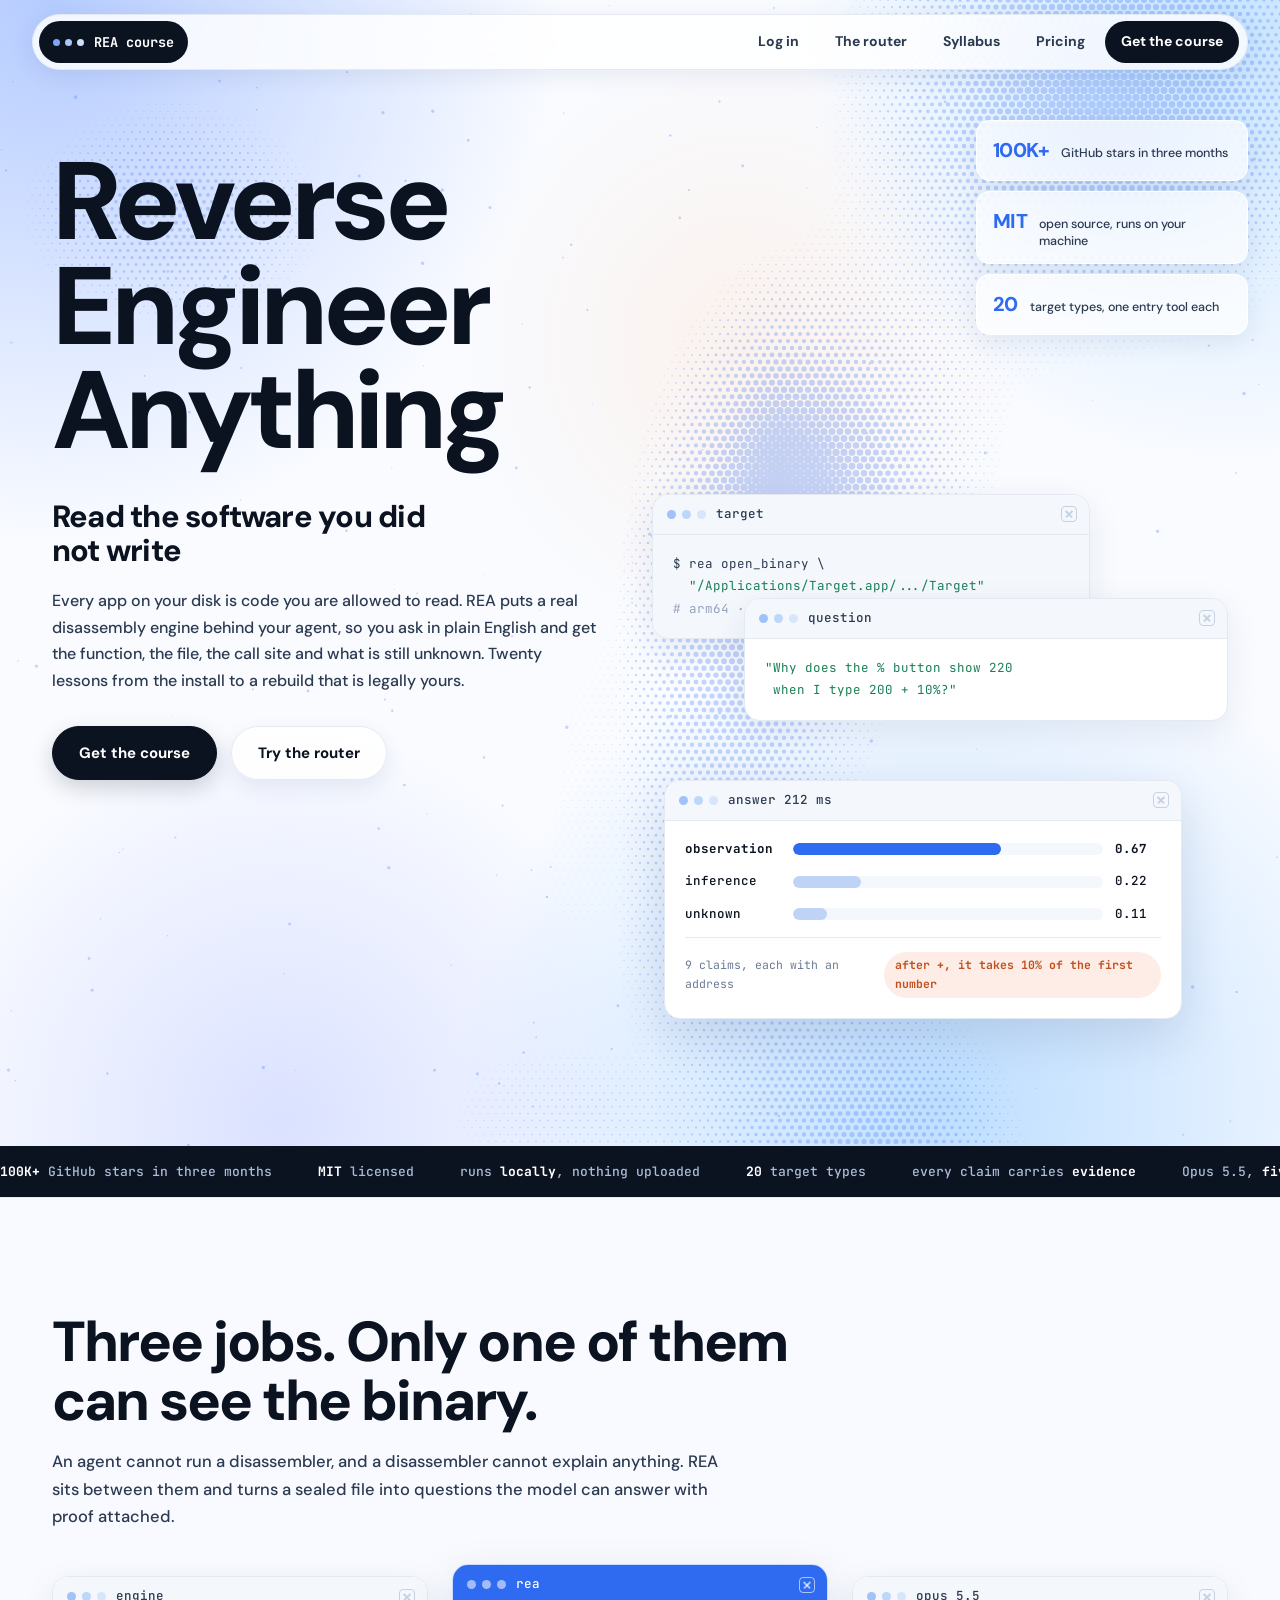
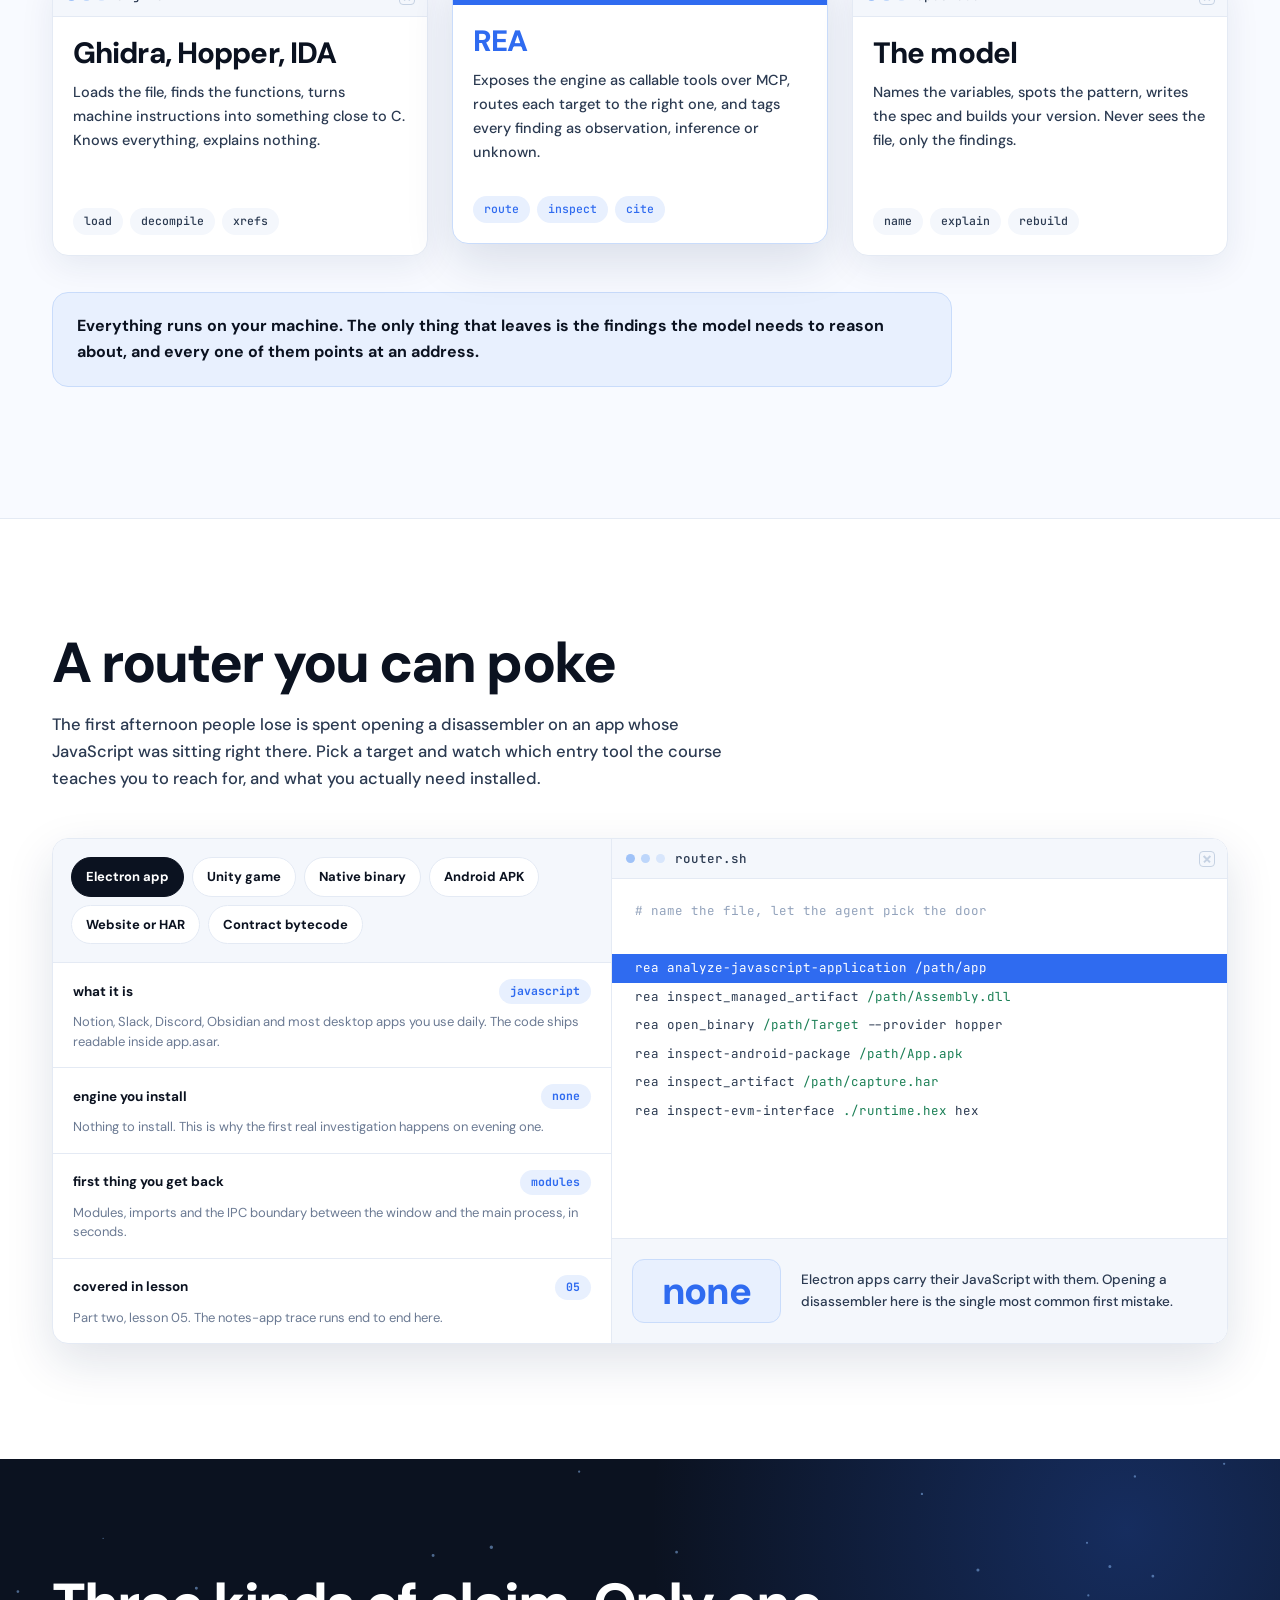
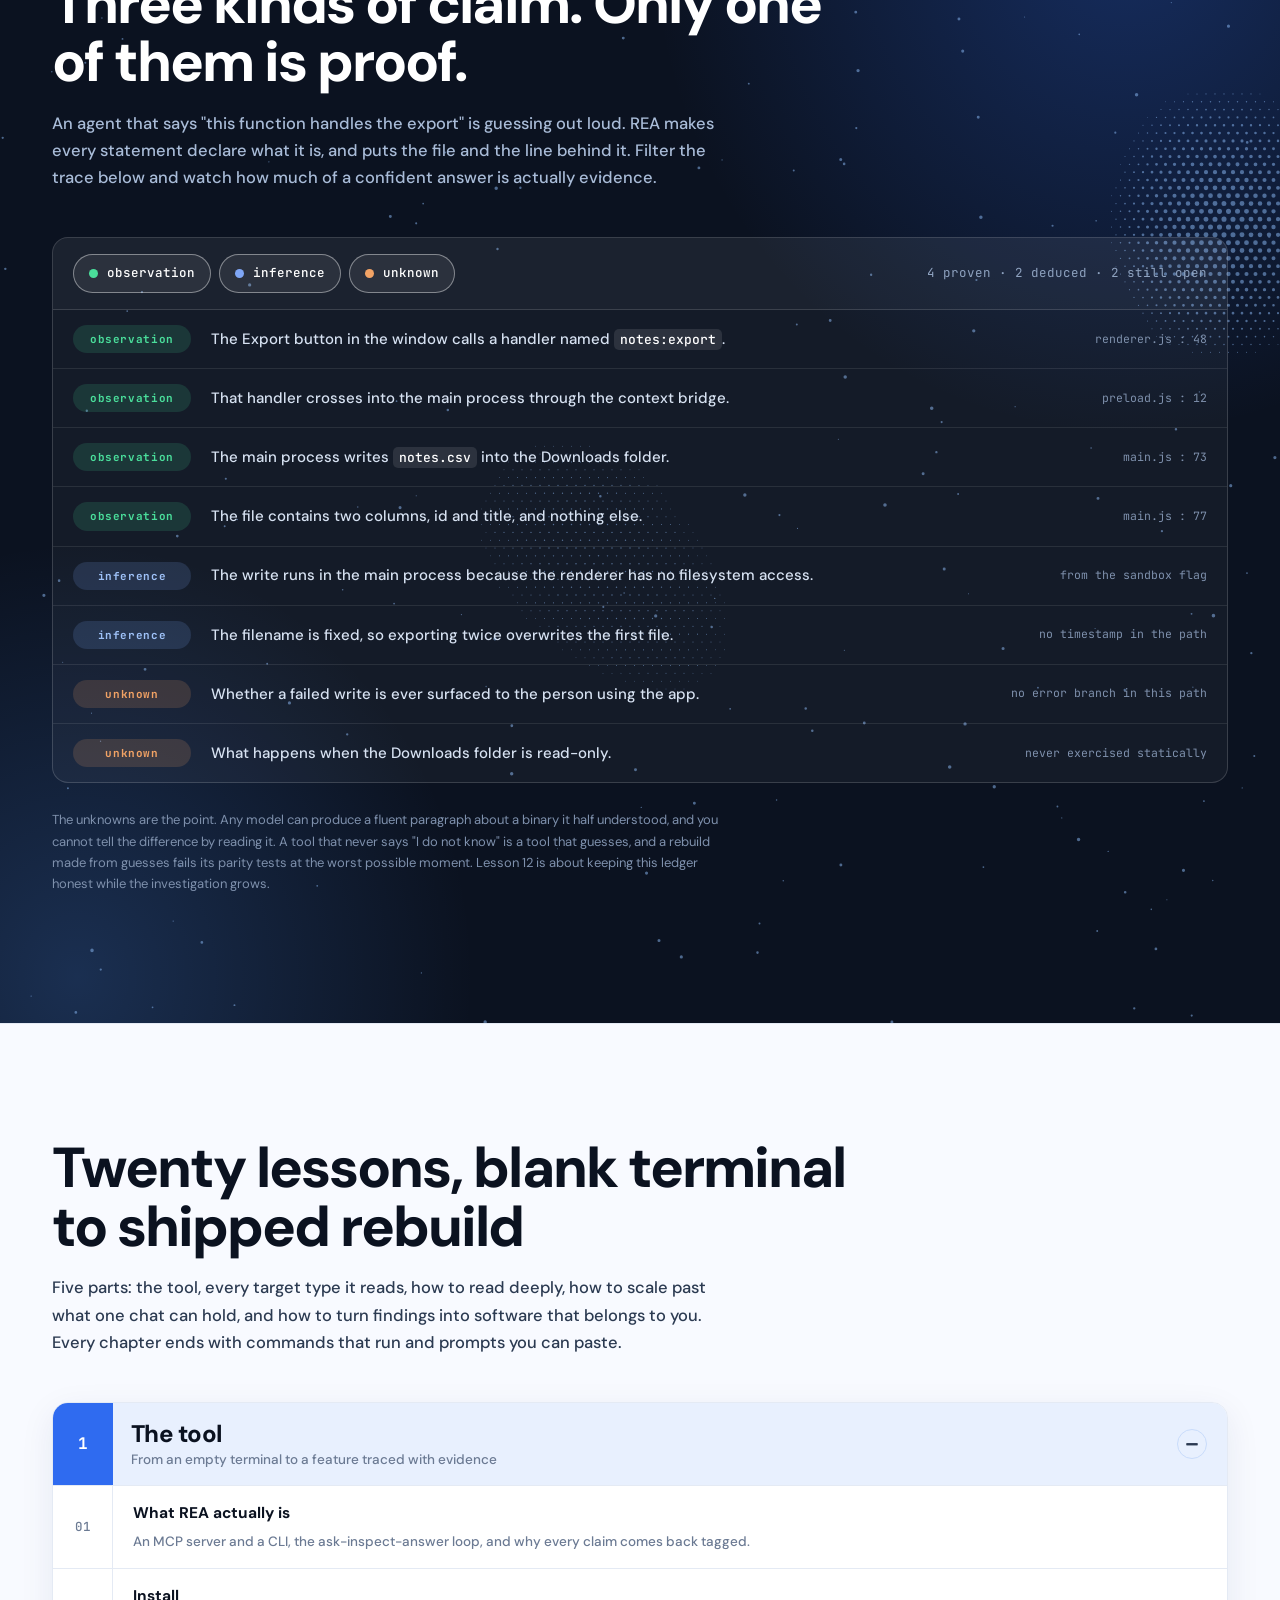
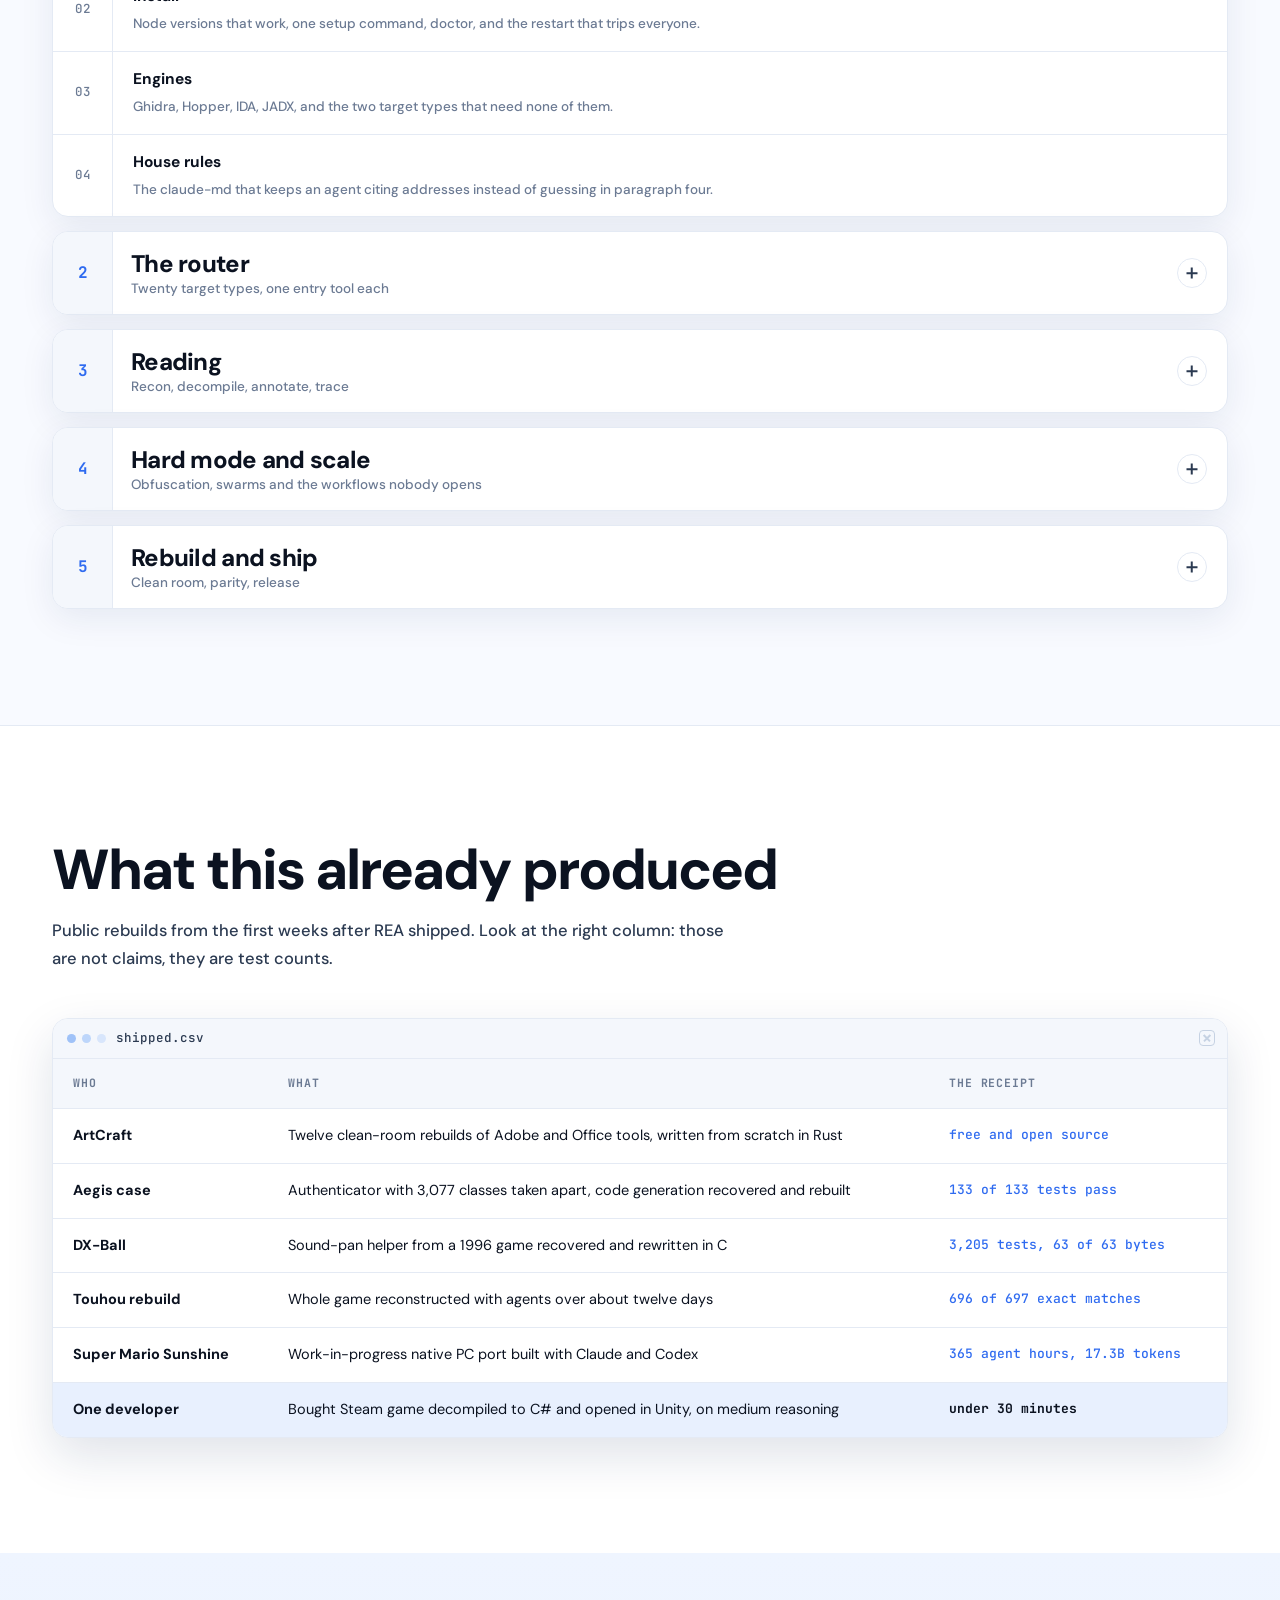
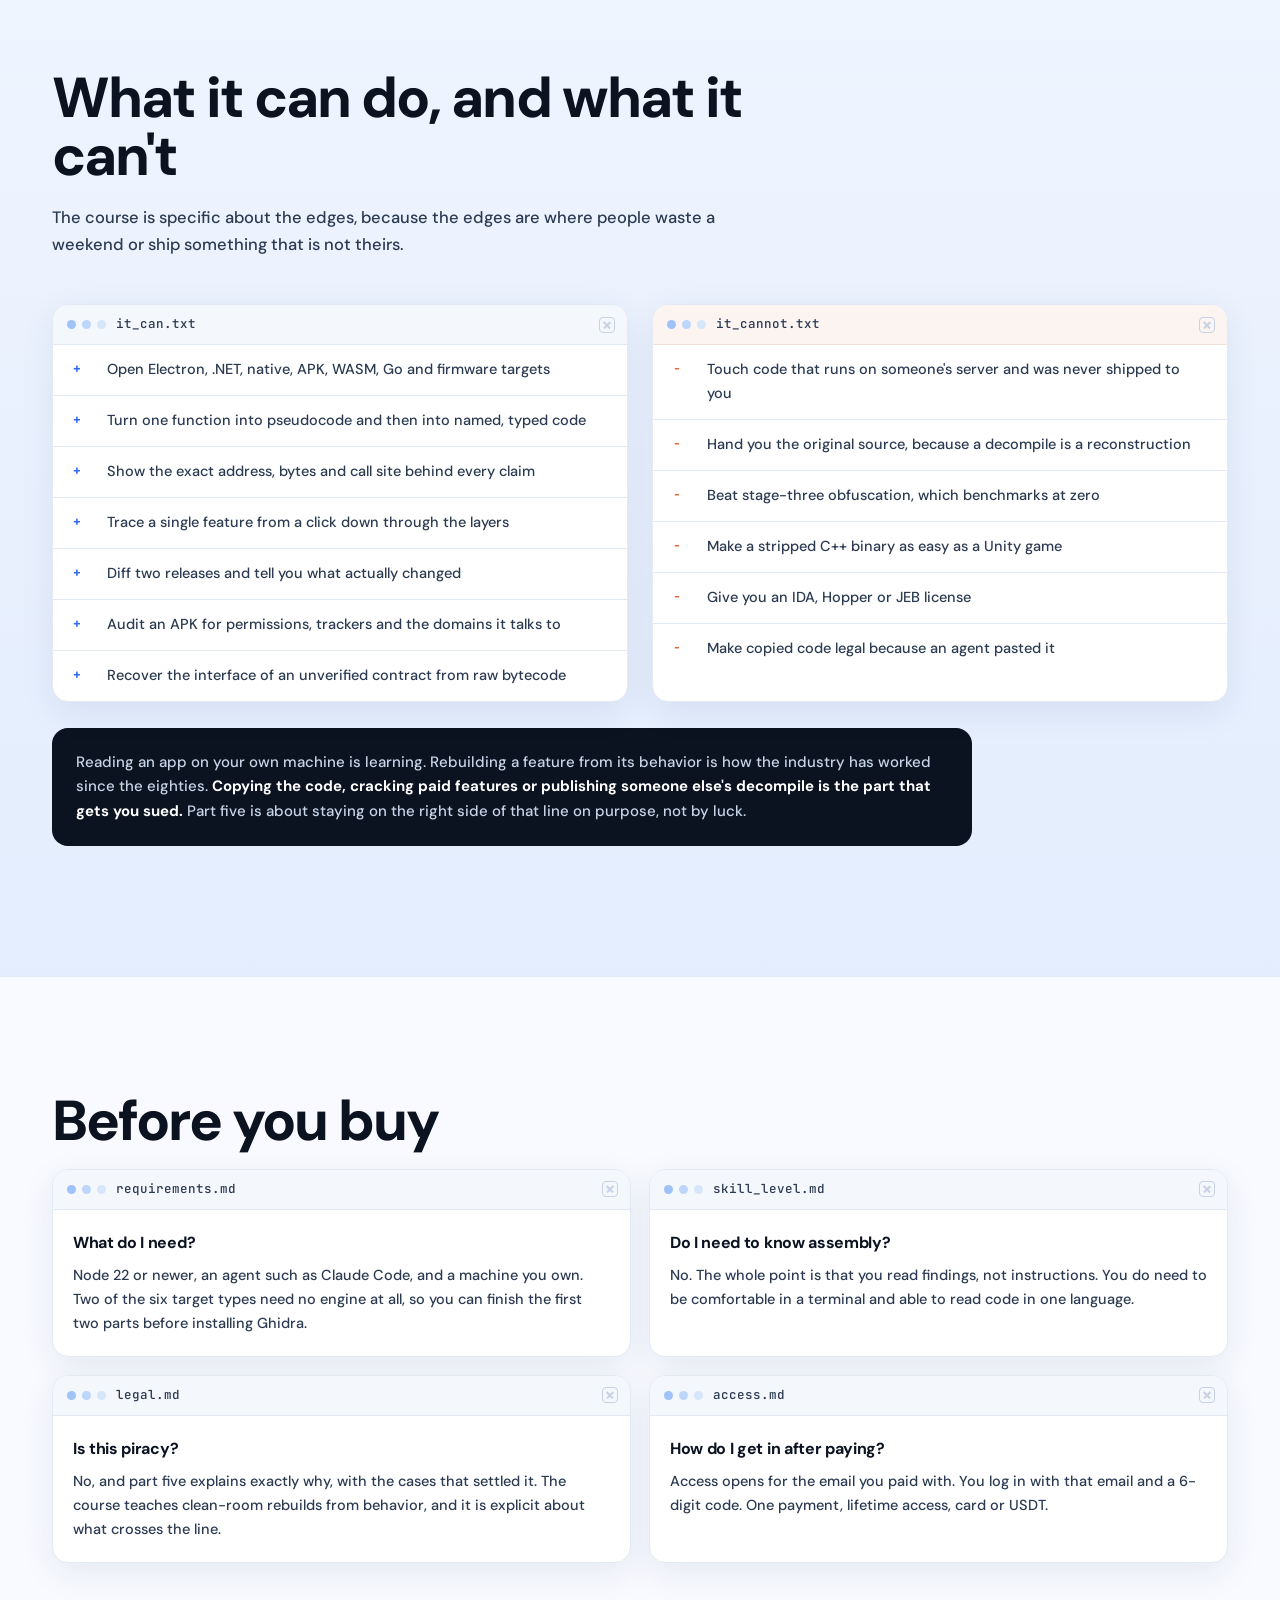
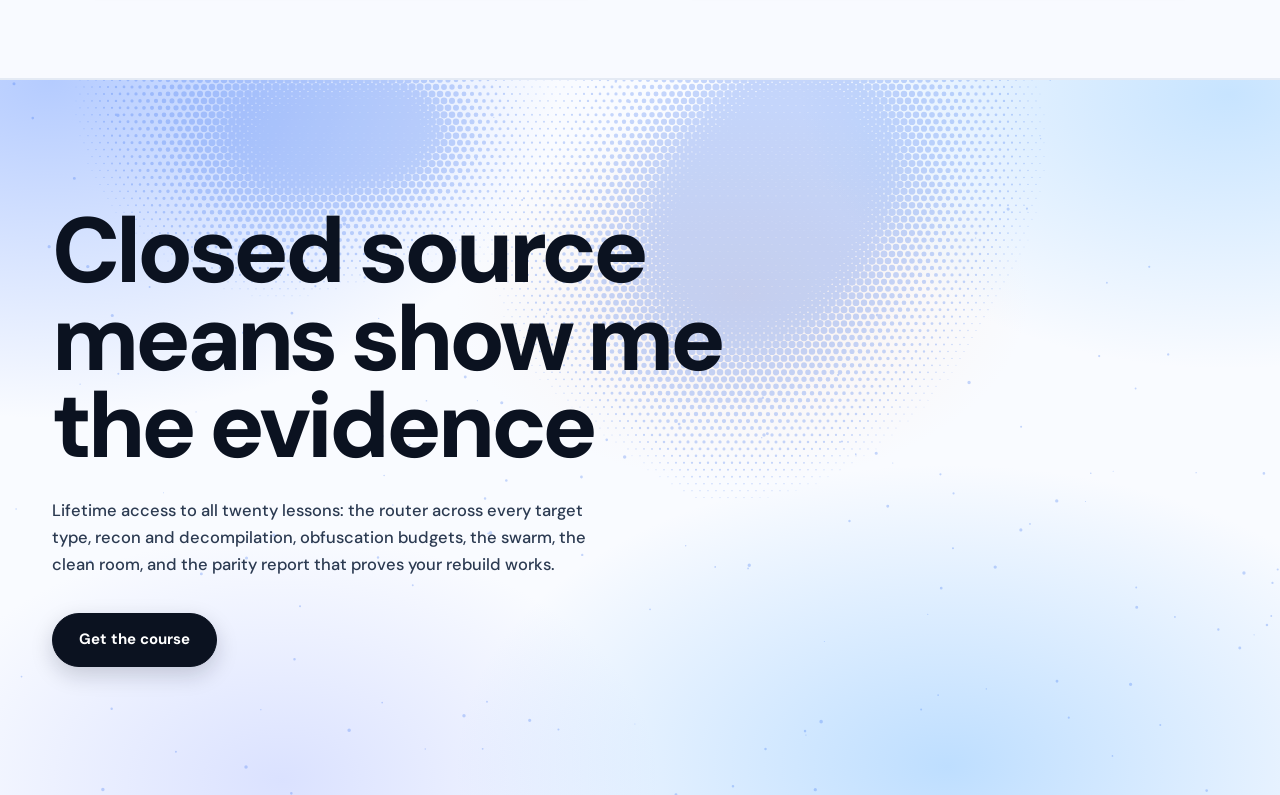
==== commit aa2a199e: "evidence ledger + hero badges" ====
--- a/public/index.html
+++ b/public/index.html
@@ -30,6 +30,11 @@
 <main>
 
 <section class="hero ht" data-ht data-calm="0,0.3,0.48,0.9" data-follow data-ink="#2F6BF0" data-step="8" data-blobs="6" data-seed="11">
+  <div class="corner" aria-hidden="true">
+    <div class="cb"><b>100K+</b><span>GitHub stars in three months</span></div>
+    <div class="cb"><b>MIT</b><span>open source, runs on your machine</span></div>
+    <div class="cb"><b>20</b><span>target types, one entry tool each</span></div>
+  </div>
   <div class="wrap grid">
     <h1 class="mega hero-title"><span>Reverse</span><span>Engineer</span><span>Anything</span></h1>
     <div>
@@ -126,21 +131,32 @@
 
 <section class="sec black ht" data-ht data-calm="0,0,0.78,1" data-ink="#8EBDF9" data-step="9" data-blobs="3" data-seed="4">
   <div class="wrap">
-    <h2 class="h2">Rent it forever, or read it once.</h2>
-    <p class="intro">Pick what you pay every month for one tool whose features are already sitting on your disk. The bar underneath is what your own build costs to run after the weekend you spend on it.</p>
-    <div class="calc">
-      <div class="knob">
-        <label for="s-vol" style="font-weight:700;font-size:13px">your subscription, per month</label>
-        <div class="num" id="o-vol">$60</div>
-        <input type="range" id="s-vol" min="5" max="300" step="5" value="60" aria-describedby="o-vol">
-      </div>
-      <div class="bars">
-        <div><div class="lab"><span>five years of the subscription</span><span class="v" id="c-llm">$3,600</span></div><div class="b"><i id="b-llm" style="width:100%"></i></div></div>
-        <div><div class="lab"><span>five years of your own build</span><span class="v" id="c-jev">$0</span></div><div class="b jev"><i id="b-jev" style="width:0.6%"></i></div></div>
-        <p style="margin:0;font-weight:700">That is <span id="c-ratio" style="color:var(--pink)">$3,600</span> for a feature set you are allowed to open and read today.</p>
-      </div>
-    </div>
-    <p class="fine">Arithmetic, not a promise: your own number multiplied by sixty months. The rebuild still costs you a weekend and whatever tokens the investigation burns, and plenty of products are worth paying for. The point of the course is that you get to decide which ones, instead of guessing from the outside.</p>
+    <h2 class="h2">Three kinds of claim. Only one of them is proof.</h2>
+    <p class="intro">An agent that says "this function handles the export" is guessing out loud. REA makes every statement declare what it is, and puts the file and the line behind it. Filter the trace below and watch how much of a confident answer is actually evidence.</p>
+
+    <div class="ledger">
+      <div class="lhead">
+        <div class="lfilters" role="group" aria-label="Filter claims">
+          <button type="button" data-f="observation" aria-pressed="true"><i></i>observation</button>
+          <button type="button" data-f="inference" aria-pressed="true"><i></i>inference</button>
+          <button type="button" data-f="unknown" aria-pressed="true"><i></i>unknown</button>
+        </div>
+        <div class="lcount" id="lcount"></div>
+      </div>
+
+      <ul class="claims" id="claims">
+        <li data-k="observation"><span class="ct">observation</span><p>The Export button in the window calls a handler named <code>notes:export</code>.</p><span class="ev">renderer.js : 48</span></li>
+        <li data-k="observation"><span class="ct">observation</span><p>That handler crosses into the main process through the context bridge.</p><span class="ev">preload.js : 12</span></li>
+        <li data-k="observation"><span class="ct">observation</span><p>The main process writes <code>notes.csv</code> into the Downloads folder.</p><span class="ev">main.js : 73</span></li>
+        <li data-k="observation"><span class="ct">observation</span><p>The file contains two columns, id and title, and nothing else.</p><span class="ev">main.js : 77</span></li>
+        <li data-k="inference"><span class="ct">inference</span><p>The write runs in the main process because the renderer has no filesystem access.</p><span class="ev">from the sandbox flag</span></li>
+        <li data-k="inference"><span class="ct">inference</span><p>The filename is fixed, so exporting twice overwrites the first file.</p><span class="ev">no timestamp in the path</span></li>
+        <li data-k="unknown"><span class="ct">unknown</span><p>Whether a failed write is ever surfaced to the person using the app.</p><span class="ev">no error branch in this path</span></li>
+        <li data-k="unknown"><span class="ct">unknown</span><p>What happens when the Downloads folder is read-only.</p><span class="ev">never exercised statically</span></li>
+      </ul>
+    </div>
+
+    <p class="fine">The unknowns are the point. Any model can produce a fluent paragraph about a binary it half understood, and you cannot tell the difference by reading it. A tool that never says "I do not know" is a tool that guesses, and a rebuild made from guesses fails its parity tests at the worst possible moment. Lesson 12 is about keeping this ledger honest while the investigation grows.</p>
   </div>
 </section>
 
@@ -341,16 +357,32 @@
   });
   setT("electron");
 
-  /* ----- subscription arithmetic ----- */
-  var vol = document.getElementById("s-vol");
-  function money(v) { return "$" + Math.round(v).toLocaleString("en-US"); }
-  function calc() {
-    var m = +vol.value, five = m * 60;
-    document.getElementById("o-vol").textContent = money(m);
-    document.getElementById("c-llm").textContent = money(five);
-    document.getElementById("c-ratio").textContent = money(five);
+  /* ----- evidence ledger ----- */
+  var claims = Array.prototype.slice.call(document.querySelectorAll("#claims li"));
+  var on = { observation: true, inference: true, unknown: true };
+  function ledger() {
+    var n = { observation: 0, inference: 0, unknown: 0 };
+    claims.forEach(function (li) {
+      var k = li.dataset.k;
+      var show = on[k];
+      li.classList.toggle("off", !show);
+      if (show) n[k]++;
+    });
+    var parts = [];
+    if (on.observation) parts.push(n.observation + " proven");
+    if (on.inference) parts.push(n.inference + " deduced");
+    if (on.unknown) parts.push(n.unknown + " still open");
+    document.getElementById("lcount").textContent = parts.length ? parts.join("  ·  ") : "nothing selected";
   }
-  vol.addEventListener("input", calc); calc();
+  document.querySelectorAll("[data-f]").forEach(function (b) {
+    b.addEventListener("click", function () {
+      var k = b.dataset.f;
+      on[k] = !on[k];
+      b.setAttribute("aria-pressed", String(on[k]));
+      ledger();
+    });
+  });
+  ledger();
 })();
 </script>
 </body>
--- a/public/assets/style.css
+++ b/public/assets/style.css
@@ -96,7 +96,7 @@
 .sec.black>canvas.htc{opacity:.5}
 
 /* ---------- hero ---------- */
-.hero{background-color:#f9fbff;background-image:
+.hero{position:relative;background-color:#f9fbff;background-image:
   radial-gradient(62% 74% at 4% 0%,rgba(118,160,255,.52),transparent 64%),
   radial-gradient(54% 62% at 96% 2%,rgba(150,205,255,.50),transparent 62%),
   radial-gradient(60% 66% at 74% 96%,rgba(120,188,255,.46),transparent 64%),
@@ -196,20 +196,40 @@
 .gate .dist{border-top:1px solid var(--line);background:var(--panel)}
 @media (max-width:900px){.gate{grid-template-columns:1fr}.gate .controls{border-right:0;border-bottom:1px solid var(--line)}.gate .code{overflow-x:auto}}
 
-/* arithmetic */
-.calc{display:grid;grid-template-columns:minmax(0,.8fr) minmax(0,1.2fr);gap:40px;align-items:center}
-.calc .knob{border:1px solid rgba(255,255,255,.18);border-radius:var(--r);padding:24px;background:rgba(255,255,255,.05)}
-.calc .knob .num{font-family:var(--display);font-weight:800;letter-spacing:-.04em;font-size:clamp(42px,5vw,66px);line-height:1;margin:6px 0 12px}
-.calc .knob input[type=range]::-webkit-slider-runnable-track{background:rgba(255,255,255,.22)}
-.calc .knob input[type=range]::-webkit-slider-thumb{background:#fff;border-color:#fff}
-.bars{display:grid;gap:26px}
-.bars .lab{display:flex;justify-content:space-between;align-items:baseline;gap:16px;margin-bottom:10px;font-weight:600;color:#A9BCD8}
-.bars .lab .v{font-family:var(--display);font-weight:800;letter-spacing:-.035em;font-size:clamp(28px,3.6vw,48px);line-height:1;color:#fff}
-.bars .b{height:40px;border-radius:999px;background:rgba(255,255,255,.08);position:relative;overflow:hidden}
-.bars .b i{position:absolute;inset:0 auto 0 0;background:#fff;border-radius:999px;transition:width .5s cubic-bezier(.2,.8,.2,1);min-width:10px}
-.bars .b.jev i{background:linear-gradient(90deg,var(--blue),#7FA6F5)}
-.fine{font-size:12.5px;color:#7E90AC;margin-top:26px;max-width:72ch}
-@media (max-width:900px){.calc{grid-template-columns:1fr}}
+/* evidence ledger */
+.ledger{border:1px solid rgba(255,255,255,.16);border-radius:var(--r);background:rgba(255,255,255,.04);overflow:hidden}
+.lhead{display:flex;flex-wrap:wrap;gap:16px;align-items:center;justify-content:space-between;
+ padding:16px 20px;border-bottom:1px solid rgba(255,255,255,.14);background:rgba(255,255,255,.03)}
+.lfilters{display:flex;flex-wrap:wrap;gap:8px}
+.lfilters button{display:inline-flex;align-items:center;gap:9px;border:1px solid rgba(255,255,255,.2);
+ border-radius:999px;background:transparent;color:#8FA3C0;padding:8px 15px;font-family:var(--mono);
+ font-size:12.5px;font-weight:500;cursor:pointer;transition:all .14s}
+.lfilters button i{width:9px;height:9px;border-radius:50%;background:#44536b;display:block;transition:background .14s}
+.lfilters button[aria-pressed="true"]{color:#fff;border-color:rgba(255,255,255,.42);background:rgba(255,255,255,.07)}
+.lfilters button[data-f="observation"][aria-pressed="true"] i{background:#4ADE9B}
+.lfilters button[data-f="inference"][aria-pressed="true"] i{background:#7FA6F5}
+.lfilters button[data-f="unknown"][aria-pressed="true"] i{background:#F2A365}
+.lcount{font-family:var(--mono);font-size:12.5px;color:#8FA3C0}
+.claims{list-style:none;margin:0;padding:0}
+.claims li{display:grid;grid-template-columns:118px minmax(0,1fr) auto;align-items:center;gap:20px;
+ padding:15px 20px;border-bottom:1px solid rgba(255,255,255,.09);transition:opacity .2s,max-height .25s,padding .25s}
+.claims li:last-child{border-bottom:0}
+.claims li.off{opacity:0;max-height:0;padding-top:0;padding-bottom:0;overflow:hidden;border-bottom-width:0}
+.claims .ct{font-family:var(--mono);font-size:11px;letter-spacing:.06em;font-weight:700;
+ border-radius:999px;padding:5px 11px;text-align:center}
+.claims li[data-k="observation"] .ct{background:rgba(74,222,155,.14);color:#4ADE9B}
+.claims li[data-k="inference"] .ct{background:rgba(127,166,245,.16);color:#9FC2F8}
+.claims li[data-k="unknown"] .ct{background:rgba(242,163,101,.16);color:#F2A365}
+.claims p{margin:0;font-size:15px;font-weight:500;color:#D7E2F2;line-height:1.5}
+.claims p code{font-family:var(--mono);font-size:13px;color:#fff;background:rgba(255,255,255,.1);
+ border-radius:5px;padding:2px 6px}
+.claims .ev{font-family:var(--mono);font-size:11.5px;color:#7E90AC;white-space:nowrap}
+.fine{font-size:13px;color:#7E90AC;margin-top:26px;max-width:76ch;line-height:1.65}
+@media (max-width:760px){
+  .claims li{grid-template-columns:1fr;gap:9px;align-items:start}
+  .claims .ct{justify-self:start}
+  .claims .ev{white-space:normal}
+}
 
 /* syllabus */
 .mods{display:grid;gap:14px}
@@ -376,3 +396,12 @@
   .nav .links a.login{padding:0 10px}
 }
 @media (max-width:400px){.nav .links a.login{display:none}}
+
+/* hero corner badges */
+.corner{position:absolute;top:120px;right:var(--gut);display:grid;gap:10px;width:272px;z-index:2}
+.cb{background:rgba(255,255,255,.72);border:1px solid rgba(255,255,255,.9);border-radius:14px;
+ padding:13px 16px;backdrop-filter:blur(10px);box-shadow:0 8px 26px rgba(16,40,86,.08);
+ display:grid;grid-template-columns:auto 1fr;align-items:baseline;gap:12px}
+.cb b{font-family:var(--display);font-weight:800;font-size:20px;letter-spacing:-.03em;color:var(--blue)}
+.cb span{font-size:12.5px;font-weight:500;color:var(--ink-2);line-height:1.35}
+@media (max-width:1180px){.corner{display:none}}
